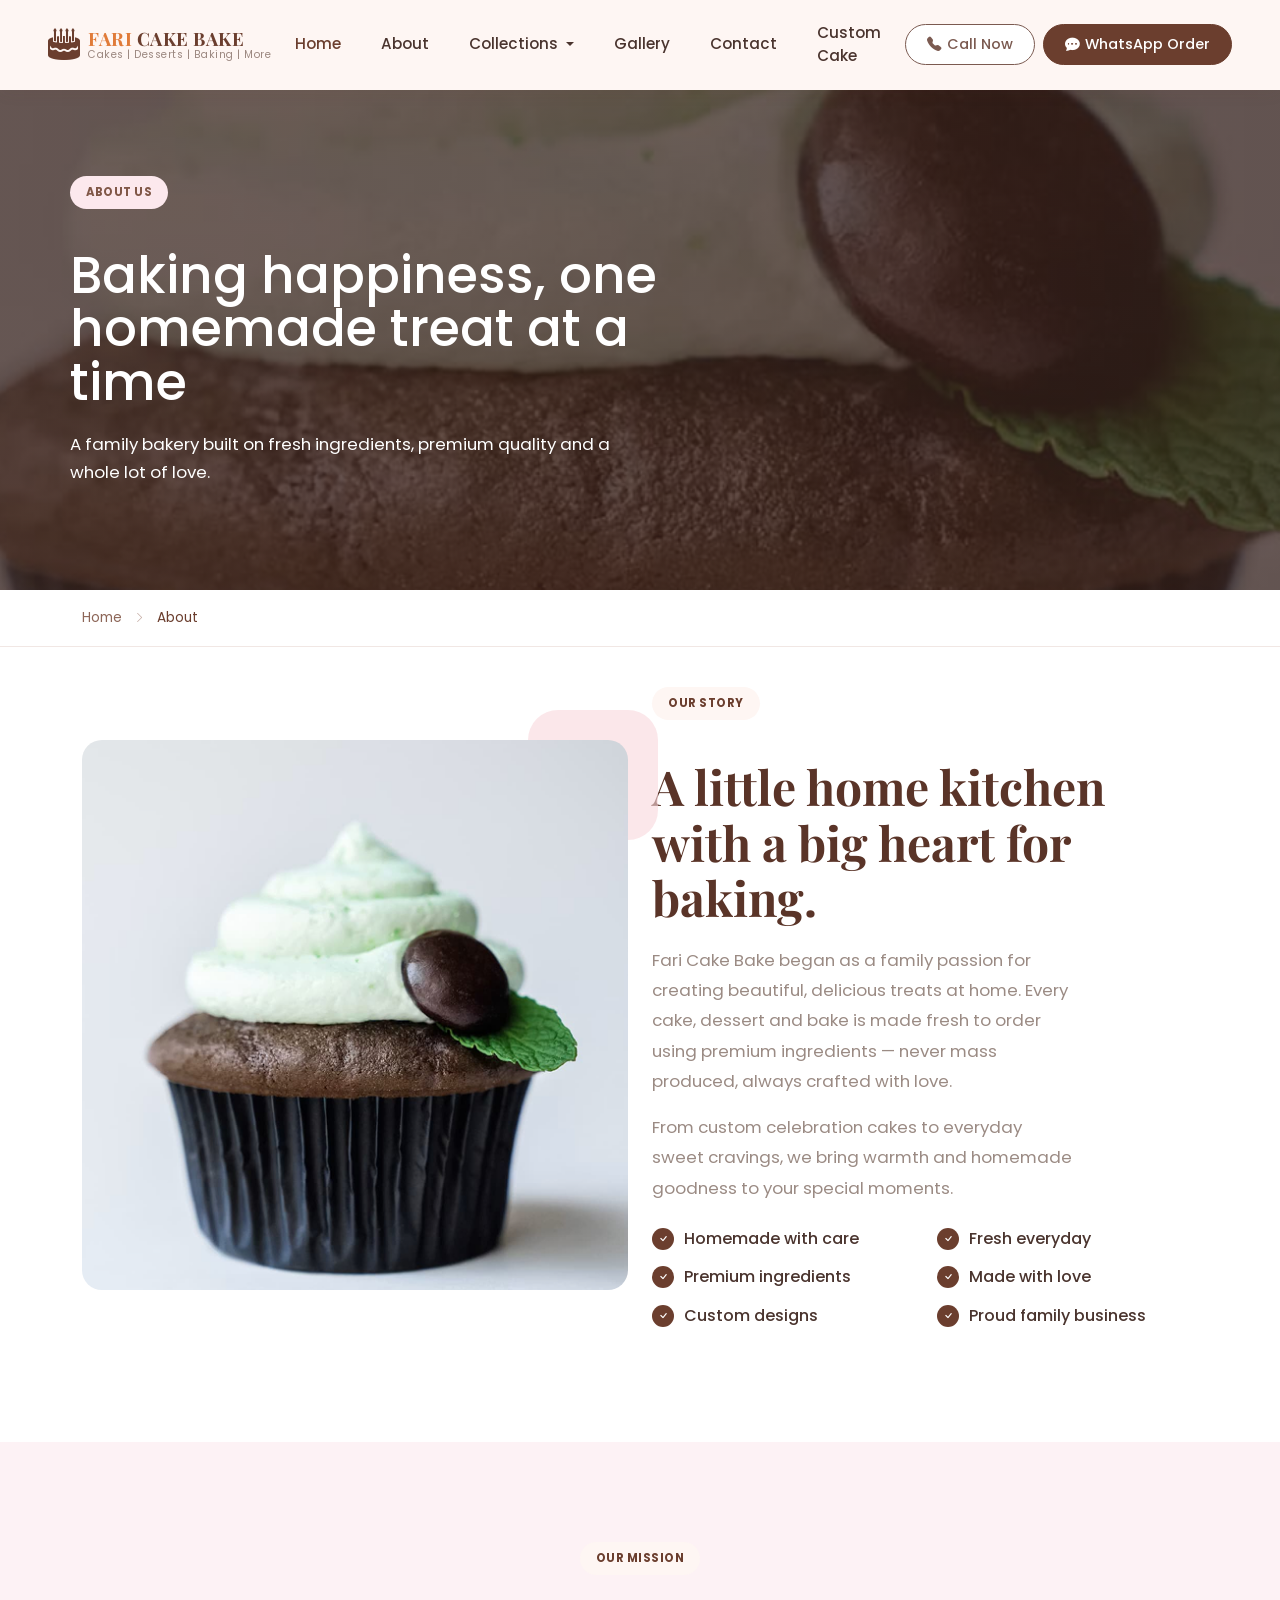
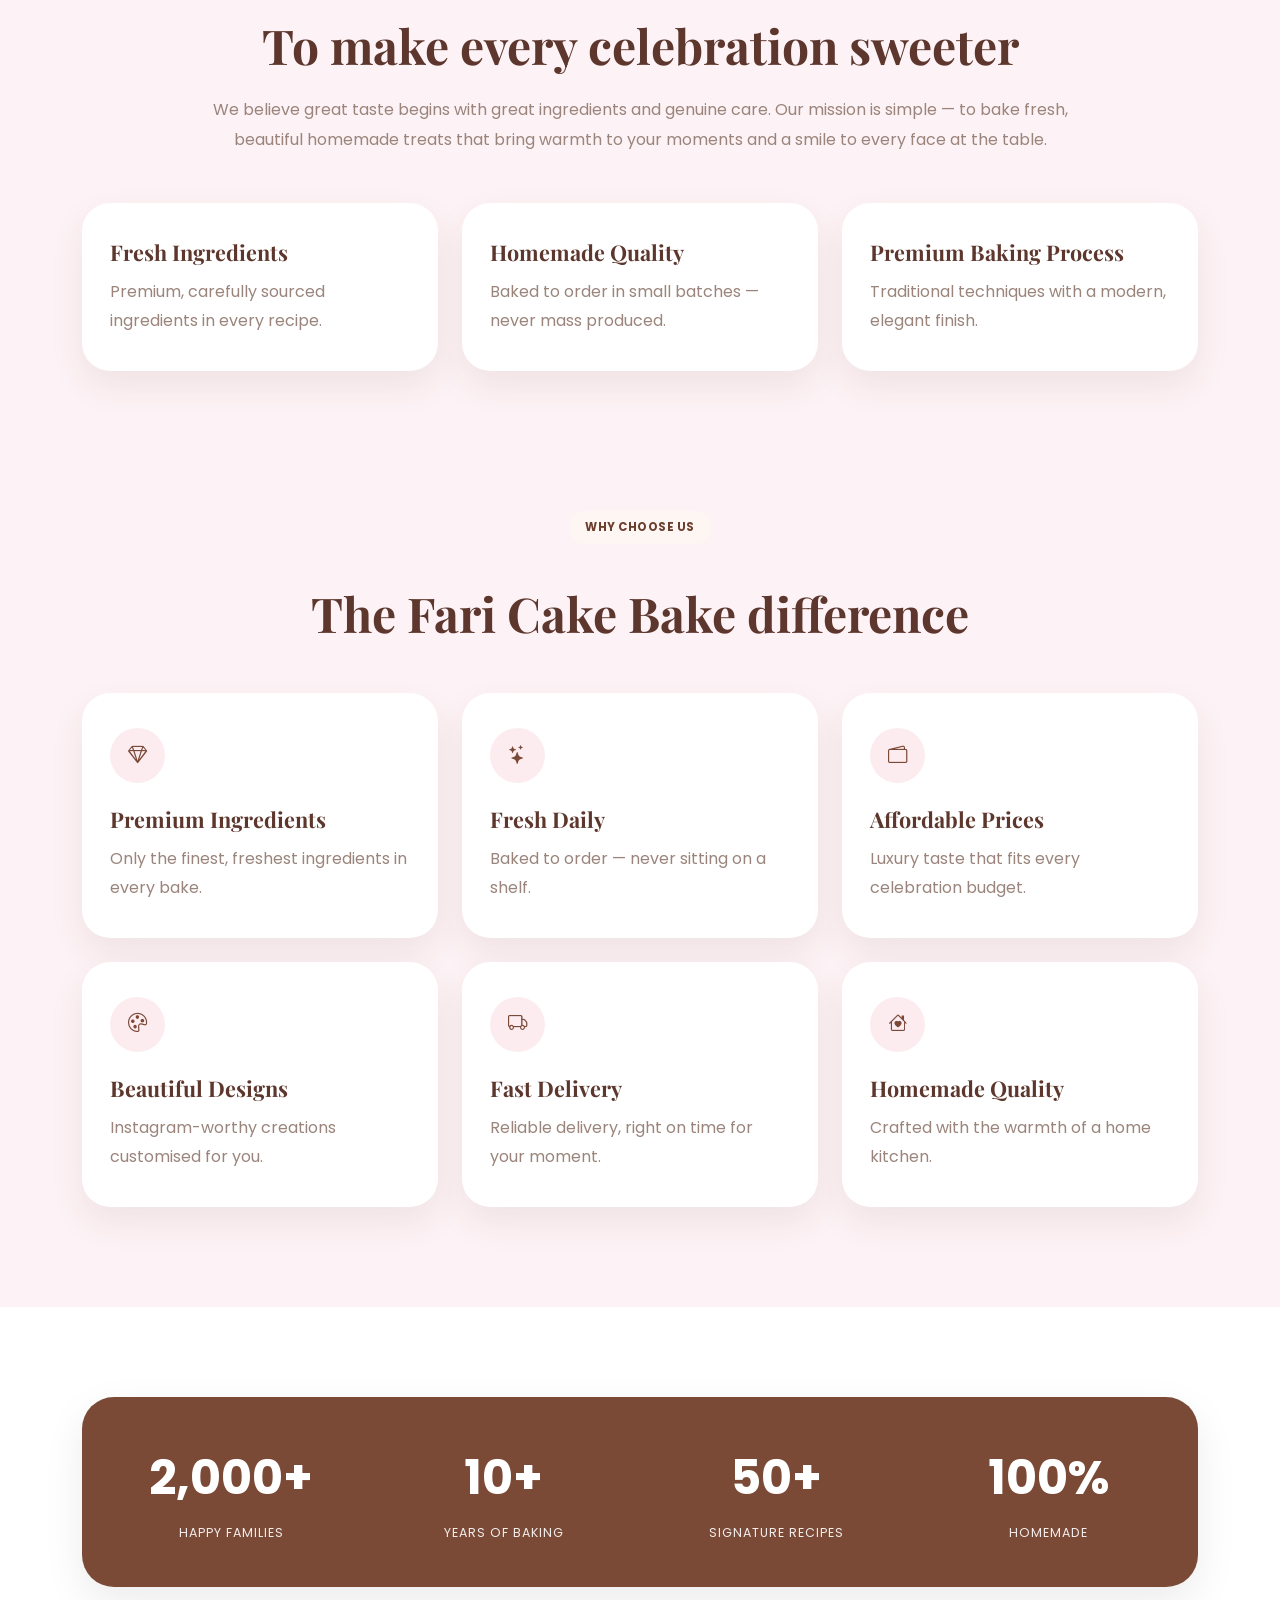
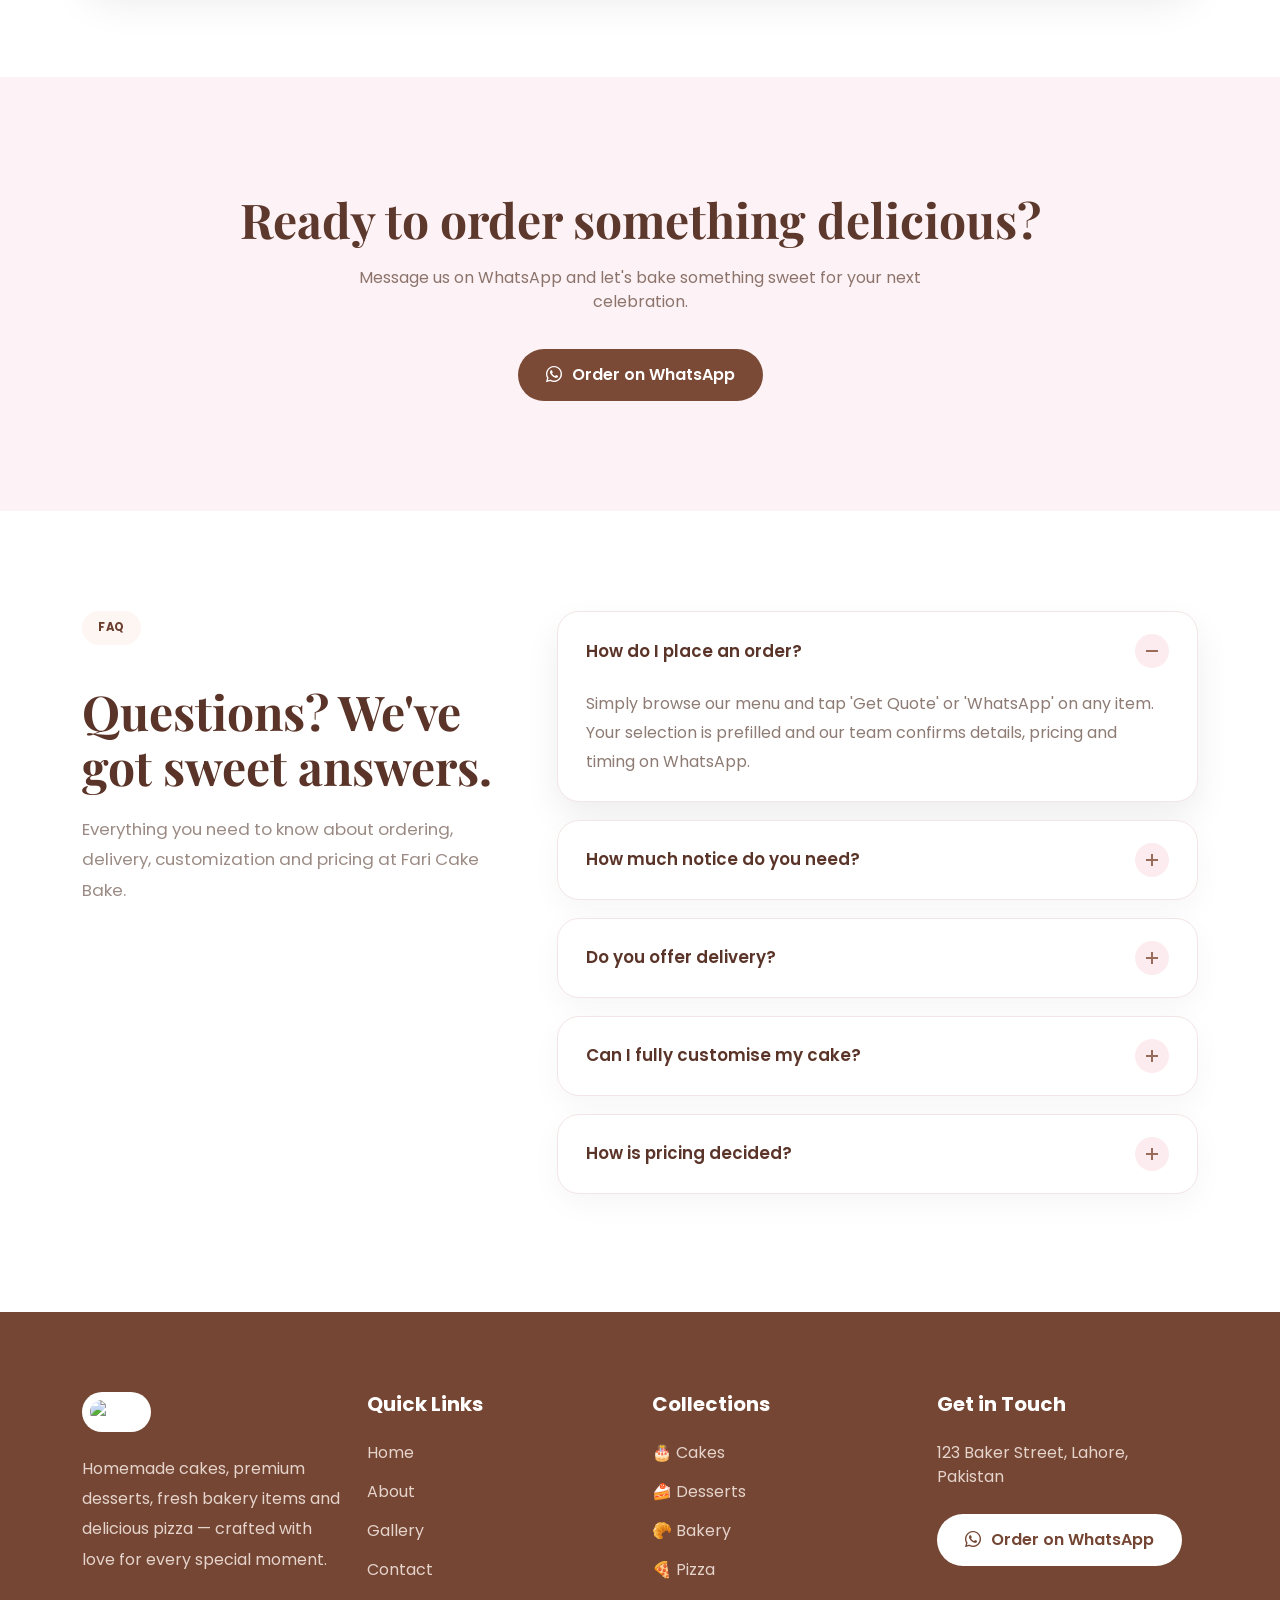
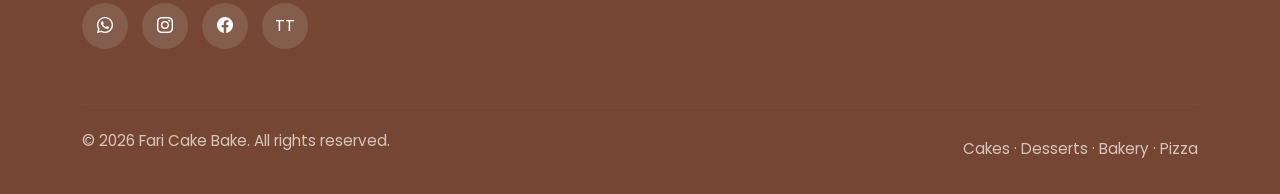
==== about.html @ 5356074d "update" ====
<!DOCTYPE html>
<html lang="en">

<head>
<meta charset="UTF-8">
<meta name="viewport" content="width=device-width, initial-scale=1.0">

<title>About Us | Fari Cake Bake</title>

<!-- Google Fonts -->
<link rel="preconnect" href="https://fonts.googleapis.com">
<link href="https://fonts.googleapis.com/css2?family=Poppins:wght@400;500;600;700&family=Playfair+Display:wght@700&display=swap" rel="stylesheet">

<!-- Bootstrap CSS -->
<link href="https://cdn.jsdelivr.net/npm/bootstrap@5.3.3/dist/css/bootstrap.min.css" rel="stylesheet">

<!-- Bootstrap Icons -->
<link rel="stylesheet" href="https://cdn.jsdelivr.net/npm/bootstrap-icons@1.11.3/font/bootstrap-icons.css">

<!-- About Page CSS -->
<link rel="stylesheet" href="css/about.css">
</head>

<body>

<!-- ===================== HEADER ===================== -->
<header class="site-header">
  <nav class="navbar navbar-expand-lg">
    <div class="container-fluid px-3 px-lg-5">
 
      <!-- Logo -->
      <a class="navbar-brand d-flex align-items-center" href="index.html">
        <span class="logo-icon"><i class="bi bi-cake2-fill"></i></span>
        <span class="logo-text ms-2">
          <span class="logo-line1"><span class="fari">FARI</span> <span class="cakebake">CAKE BAKE</span></span>
          <span class="logo-tagline">Cakes | Desserts | Baking | More</span>
        </span>
      </a>
 
      <!-- Mobile toggle -->
      <button class="navbar-toggler" type="button" data-bs-toggle="collapse" data-bs-target="#navMenu" aria-controls="navMenu" aria-expanded="false" aria-label="Toggle navigation">
        <span class="navbar-toggler-icon"></span>
      </button>
 
      <div class="collapse navbar-collapse" id="navMenu">
 
        <!-- Nav Links -->
        <ul class="navbar-nav mx-lg-auto gap-lg-4 align-items-lg-center">
          <li class="nav-item"><a class="nav-link active" href="index.html">Home</a></li>
          <li class="nav-item"><a class="nav-link" href="about.html">About</a></li>
          <li class="nav-item dropdown">
            <a class="nav-link dropdown-toggle" href="#" role="button" data-bs-toggle="dropdown" aria-expanded="false">
              Collections
            </a>
            <ul class="dropdown-menu">
              <li><a class="dropdown-item" href="cake.html"> Cakes</a></li>
              <li><a class="dropdown-item" href="bakery.html">bakery</a></li>
              <li><a class="dropdown-item" href="pizza.html">pizza</a></li>
              <li><a class="dropdown-item" href="desserts.html">Desserts</a></li>
            </ul>
          </li>
          <li class="nav-item"><a class="nav-link" href="gallery.html">Gallery</a></li>
          <li class="nav-item"><a class="nav-link" href="contact.html">Contact</a></li>
          <li class="nav-item"><a class="nav-link" href="custom-cake.html">Custom Cake</a></li>
        </ul>
 
        <!-- Buttons -->
        <div class="header-buttons d-flex gap-2 mt-3 mt-lg-0">
          <a href="tel:+920000000000" class="btn btn-call">
            <i class="bi bi-telephone-fill"></i> Call Now
          </a>
          <a href="https://wa.me/920000000000" target="_blank" class="btn btn-whatsapp">
            <i class="bi bi-chat-dots-fill"></i> WhatsApp Order
          </a>
        </div>
 
      </div>
    </div>
  </nav>
</header>
<!-- ===================== /HEADER ===================== -->
  



<main>

    <!-- ===================== ABOUT HERO ===================== -->

    <section class="about-hero">
        <div class="about-hero-content">

            <span class="section-badge">ABOUT US</span>

            <h1>
                Baking happiness, one<br>
                homemade treat at a<br>
                time
            </h1>

            <p>
                A family bakery built on fresh ingredients, premium quality
                and a whole lot of love.
            </p>

        </div>
    </section>

    <!-- ===================== /ABOUT HERO ===================== -->


    <!-- ===================== BREADCRUMB ===================== -->

    <div class="about-breadcrumb">
        <div class="container">

            <a href="index.html">Home</a>

            <i class="bi bi-chevron-right"></i>

            <span>About</span>

        </div>
    </div>

    <!-- ===================== /BREADCRUMB ===================== -->



<!-- ===================== OUR STORY ===================== -->
<section class="story-section">
  <div class="container">
    <div class="row align-items-center gy-5">
 
      <div class="col-lg-6">
        <div class="story-image-wrap">
          <img src="images/cupcake.png" alt="Homemade cupcake" class="story-image">
        </div>
      </div>
 
      <div class="col-lg-6">
        <span class="section-badge">OUR STORY</span>
        <h2 class="story-heading">A little home kitchen with a big heart for baking.</h2>
 
        <p class="story-text">
          Fari Cake Bake began as a family passion for creating beautiful, delicious
          treats at home. Every cake, dessert and bake is made fresh to order using
          premium ingredients &mdash; never mass produced, always crafted with love.
        </p>
        <p class="story-text">
          From custom celebration cakes to everyday sweet cravings, we bring warmth
          and homemade goodness to your special moments.
        </p>
 
        <div class="row story-checklist">
          <div class="col-sm-6">
            <p><span class="check-icon"><i class="bi bi-check"></i></span> Homemade with care</p>
            <p><span class="check-icon"><i class="bi bi-check"></i></span> Premium ingredients</p>
            <p><span class="check-icon"><i class="bi bi-check"></i></span> Custom designs</p>
          </div>
          <div class="col-sm-6">
            <p><span class="check-icon"><i class="bi bi-check"></i></span> Fresh everyday</p>
            <p><span class="check-icon"><i class="bi bi-check"></i></span> Made with love</p>
            <p><span class="check-icon"><i class="bi bi-check"></i></span> Proud family business</p>
          </div>
        </div>
      </div>
 
    </div>
  </div>
</section>
<!-- ===================== /OUR STORY ===================== -->






    <!-- ===================== OUR MISSION ===================== -->
<section class="mission-section">
    <div class="container">

        <div class="text-center mb-5">
            <span class="section-badge">OUR MISSION</span>

            <h2 class="about-heading">
                To make every celebration sweeter
            </h2>

            <p class="about-subtext">
                We believe great taste begins with great ingredients and genuine care.
                Our mission is simple — to bake fresh, beautiful homemade treats that
                bring warmth to your moments and a smile to every face at the table.
            </p>
        </div>

        <div class="row g-4">

            <div class="col-md-4">
                <div class="mission-card">
                    <h4>Fresh Ingredients</h4>
                    <p>Premium, carefully sourced ingredients in every recipe.</p>
                </div>
            </div>

            <div class="col-md-4">
                <div class="mission-card">
                    <h4>Homemade Quality</h4>
                    <p>Baked to order in small batches — never mass produced.</p>
                </div>
            </div>

            <div class="col-md-4">
                <div class="mission-card">
                    <h4>Premium Baking Process</h4>
                    <p>Traditional techniques with a modern, elegant finish.</p>
                </div>
            </div>

        </div>

    </div>
</section>
<!-- ===================== /OUR MISSION ===================== -->


<!-- ===================== WHY CHOOSE US ===================== -->

<section class="why-section">

<div class="container">

<div class="text-center mb-5">

<span class="section-badge">WHY CHOOSE US</span>

<h2 class="about-heading">
The Fari Cake Bake difference
</h2>

</div>

<div class="row g-4">

<div class="col-md-6 col-lg-4">
<div class="why-card">
<div class="why-icon"><i class="bi bi-gem"></i></div>
<h4>Premium Ingredients</h4>
<p>Only the finest, freshest ingredients in every bake.</p>
</div>
</div>

<div class="col-md-6 col-lg-4">
<div class="why-card">
<div class="why-icon"><i class="bi bi-stars"></i></div>
<h4>Fresh Daily</h4>
<p>Baked to order — never sitting on a shelf.</p>
</div>
</div>

<div class="col-md-6 col-lg-4">
<div class="why-card">
<div class="why-icon"><i class="bi bi-wallet2"></i></div>
<h4>Affordable Prices</h4>
<p>Luxury taste that fits every celebration budget.</p>
</div>
</div>

<div class="col-md-6 col-lg-4">
<div class="why-card">
<div class="why-icon"><i class="bi bi-palette"></i></div>
<h4>Beautiful Designs</h4>
<p>Instagram-worthy creations customised for you.</p>
</div>
</div>

<div class="col-md-6 col-lg-4">
<div class="why-card">
<div class="why-icon"><i class="bi bi-truck"></i></div>
<h4>Fast Delivery</h4>
<p>Reliable delivery, right on time for your moment.</p>
</div>
</div>

<div class="col-md-6 col-lg-4">
<div class="why-card">
<div class="why-icon"><i class="bi bi-house-heart"></i></div>
<h4>Homemade Quality</h4>
<p>Crafted with the warmth of a home kitchen.</p>
</div>
</div>

</div>

</div>

</section>

<!-- ===================== /WHY CHOOSE US ===================== -->



<!-- ===================== STATS COUNTER ===================== -->
<section class="stats-section">
  <div class="container">
    <div class="stats-box">
      <div class="row text-center g-4">
        <div class="col-6 col-lg-3">
          <h2>2,000+</h2>
          <p>Happy Families</p>
        </div>

        <div class="col-6 col-lg-3">
          <h2>10+</h2>
          <p>Years of Baking</p>
        </div>

        <div class="col-6 col-lg-3">
          <h2>50+</h2>
          <p>Signature Recipes</p>
        </div>

        <div class="col-6 col-lg-3">
          <h2>100%</h2>
          <p>Homemade</p>
        </div>
      </div>
    </div>
  </div>
</section>
<!-- ===================== /STATS COUNTER ===================== -->


<!-- ===================== READY CTA ===================== -->
<section class="ready-section">
  <div class="container text-center">
    <h2 class="ready-title">Ready to order something delicious?</h2>

    <p class="ready-text">
      Message us on WhatsApp and let's bake something sweet for your next celebration.
    </p>

    <a href="https://wa.me/920000000000" class="ready-btn">
      <i class="bi bi-whatsapp"></i>
      Order on WhatsApp
    </a>
  </div>
</section>
<!-- ===================== /READY CTA ===================== -->




<!-- ===================== FAQ ===================== -->
<section class="faq-section">
  <div class="container">
    <div class="row gy-4">
      <div class="col-lg-5">
        <span class="section-badge">FAQ</span>
        <h2 class="story-heading">Questions? We've got sweet answers.</h2>
        <p class="story-text">Everything you need to know about ordering, delivery, customization and pricing at Fari Cake Bake.</p>
      </div>
 
      <div class="col-lg-7">
        <details class="faq-item" open>
          <summary>How do I place an order? <span class="faq-icon-circle"><span class="faq-icon"></span></span></summary>
          <p>Simply browse our menu and tap 'Get Quote' or 'WhatsApp' on any item. Your selection is prefilled and our team confirms details, pricing and timing on WhatsApp.</p>
        </details>
        <details class="faq-item">
          <summary>How much notice do you need? <span class="faq-icon-circle"><span class="faq-icon"></span></span></summary>
          <p>For regular items 24-48 hours is enough. Custom or multi-tier cakes are best ordered 3-5 days ahead.</p>
        </details>
        <details class="faq-item">
          <summary>Do you offer delivery? <span class="faq-icon-circle"><span class="faq-icon"></span></span></summary>
          <p>Yes, we deliver across the city. Delivery is free on orders above Rs. 3,000.</p>
        </details>
        <details class="faq-item">
          <summary>Can I fully customise my cake? <span class="faq-icon-circle"><span class="faq-icon"></span></span></summary>
          <p>Absolutely — flavours, colours, size and design can all be tailored to your event.</p>
        </details>
        <details class="faq-item">
          <summary>How is pricing decided? <span class="faq-icon-circle"><span class="faq-icon"></span></span></summary>
          <p>Pricing depends on size, flavour and design complexity. Share your idea and we'll send an exact quote.</p>
        </details>
      </div>
    </div>
  </div>
</section>
<!-- ===================== /FAQ ===================== -->

   

</main>


 


<!-- ================= FOOTER ================= -->
<footer class="footer">
    <div class="container">
        <div class="row gy-5">

            <!-- Logo -->
            <div class="col-lg-3">
                <img src="images/logo.png" class="footer-logo" alt="Logo">

                <p class="footer-text">
                    Homemade cakes, premium desserts, fresh bakery items and delicious pizza —
                    crafted with love for every special moment.
                </p>

                <div class="social-links">
                    <a href="#"><i class="bi bi-whatsapp"></i></a>
                    <a href="#"><i class="bi bi-instagram"></i></a>
                    <a href="#"><i class="bi bi-facebook"></i></a>
                    <a href="#">TT</a>
                </div>
            </div>

            <!-- Links -->
            <div class="col-lg-3">
                <h5>Quick Links</h5>

                <ul class="footer-links">
                    <li><a href="home.html">Home</a></li>
                    <li><a href="about.html">About</a></li>
                    <li><a href="gallery.html">Gallery</a></li>
                    <li><a href="contact.html">Contact</a></li>
                </ul>
            </div>

            <!-- Collections -->
            <div class="col-lg-3">
                <h5>Collections</h5>

                <ul class="footer-links">
                    <li><a href="cake.html">🎂 Cakes</a></li>
                    <li><a href="dessert.html">🍰 Desserts</a></li>
                    <li><a href="bakery.html">🥐 Bakery</a></li>
                    <li><a href="pizza.html">🍕 Pizza</a></li>
                </ul>
            </div>

            <!-- Contact -->
            <div class="col-lg-3">
                <h5>Get in Touch</h5>

                <p class="footer-address">
                    123 Baker Street, Lahore, Pakistan
                </p>

                <a href="#" class="footer-btn">
                    <i class="bi bi-whatsapp"></i>
                    Order on WhatsApp
                </a>

            </div>

        </div>

        <hr>

        <div class="footer-bottom">
            <p>© 2026 Fari Cake Bake. All rights reserved.</p>

            <span>Cakes · Desserts · Bakery · Pizza</span>
        </div>

    </div>
</footer>
<!-- ===================== /FOOTER ===================== -->


<!-- Bootstrap JS -->
<script src="https://cdn.jsdelivr.net/npm/bootstrap@5.3.3/dist/js/bootstrap.bundle.min.js"></script>

<script src="js/main.js"></script>

</body>
</html>
---- css/about.css ----
/* =========================================================
   FARI CAKE BAKE — Global + Header Styles
   ========================================================= */

:root{
  --header-bg:       #FEF6F3;
  --btn-inactive:    #7B5A50;   /* Call Now button */
  --btn-active:      #6B3E2E;   /* WhatsApp Order / main brand color */
  --text-dark:       #4A342E;
  --text-muted:      #9C8880;
  --white:           #FFFFFF;

  --font-heading: 'Playfair Display', serif;
  --font-body:    'Poppins', sans-serif;
}

*{
  box-sizing: border-box;
}

body{
  font-family: var(--font-body);
  color: var(--text-dark);
  margin: 0;
}

/* ============ HEADER ============ */
.site-header{
  background-color: var(--header-bg);
  box-shadow: 0 4px 15px rgba(107, 62, 46, 0.06);
  position: sticky;
  top: 0;
  z-index: 999;
}

.site-header .navbar{
  padding-top: 14px;
  padding-bottom: 14px;
}

/* ---- Logo ---- */
.navbar-brand{
  text-decoration: none;
  line-height: 1.1;
}

.logo-icon{
  font-size: 2rem;
  color: var(--btn-active);
}

.logo-text{
  display: flex;
  flex-direction: column;
}

.logo-line1{
  font-family: var(--font-heading);
  font-weight: 700;
  font-size: 1.15rem;
  letter-spacing: .5px;
}

.logo-line1 .fari{
  color: #E07B39;
}

.logo-line1 .cakebake{
  color: var(--btn-active);
}

.logo-tagline{
  font-size: .65rem;
  color: var(--text-muted);
  letter-spacing: .5px;
}

/* ---- Nav Links ---- */
.navbar-nav .nav-link{
  color: var(--text-dark);
  font-weight: 500;
  font-size: .95rem;
  padding: .5rem .85rem;
  transition: color .2s ease;
}

.navbar-nav .nav-link:hover,
.navbar-nav .nav-link.active,
.navbar-nav .nav-link:focus{
  color: var(--btn-active);
}

.dropdown-menu{
  border: none;
  border-radius: 10px;
  box-shadow: 0 8px 24px rgba(107, 62, 46, 0.15);
  padding: .5rem;
}

.dropdown-item{
  border-radius: 6px;
  font-size: .9rem;
  padding: .5rem .75rem;
  color: var(--text-dark);
}

.dropdown-item:hover,
.dropdown-item:focus{
  background-color: var(--header-bg);
  color: var(--btn-active);
}

/* ---- Buttons ---- */
.header-buttons .btn{
  border-radius: 50px;
  font-size: .9rem;
  font-weight: 500;
  padding: .55rem 1.3rem;
  display: inline-flex;
  align-items: center;
  gap: .4rem;
  white-space: nowrap;
  transition: all .2s ease;
}

/* Call Now — non-active state */
.btn-call{
  background-color: var(--white);
  color: var(--btn-inactive);
  border: 1px solid var(--btn-inactive);
}

.btn-call:hover{
  background-color: var(--btn-inactive);
  color: var(--white);
}

/* WhatsApp Order — active / main color */
.btn-whatsapp{
  background-color: var(--btn-active);
  color: var(--white);
  border: 1px solid var(--btn-active);
}

.btn-whatsapp:hover{
  background-color: #582F22;
  color: var(--white);
}

/* ---- Mobile toggler ---- */
.navbar-toggler{
  border: none;
  box-shadow: none !important;
}

@media (max-width: 991.98px){
  .collapse.navbar-collapse{
    background-color: var(--header-bg);
    padding: 1rem 0;
  }

  .navbar-nav{
    text-align: center;
    gap: .25rem;
  }

  .header-buttons{
    justify-content: center;
  }
}






/*========================
      ABOUT HERO
========================*/

.about-hero{
    min-height:500px;
    background:
        linear-gradient(rgba(55,35,30,.48),rgba(55,35,30,.48)),
        url("../images/about-hero.png") center/cover;
    display:flex;
    align-items:center;
}

.about-hero-content{
    width:min(100% - 140px,1200px);
    margin:auto;
    color:#fff;
}

.about-hero h1{
    font-size:clamp(2.5rem,4vw,4.2rem);
    line-height:1.05;
    margin:20px 0;
}

.about-hero p{
    max-width:560px;
    line-height:1.7;
    font-size:1.05rem;
}

.about-hero .section-badge{
    background:#fce8ed;
    color:#805747;
}

/*========================
       BREADCRUMB
========================*/

.about-breadcrumb{
    padding:18px 0;
    border-bottom:1px solid #f1e7e4;
    background:#fff;
}

.about-breadcrumb .container{
    display:flex;
    align-items:center;
    gap:12px;
    font-size:.85rem;
}

.about-breadcrumb a{
    color:#8d6658;
    text-decoration:none;
}

.about-breadcrumb i{
    color:#c3aaa1;
    font-size:.7rem;
}

.about-breadcrumb span{
    color:#6b3e2e;
}

/*========================
       RESPONSIVE
========================*/

@media(max-width:767px){

    .about-hero{
        min-height:420px;
    }

    .about-hero-content{
        width:calc(100% - 40px);
    }

    .about-hero h1{
        font-size:2.4rem;
    }

    .about-hero p{
        font-size:.95rem;
    }


}



/* ============ OUR STORY ============ */
.story-section{
  padding: 40px 0 100px;
}

.story-image-wrap{
  position: relative;
}

.story-image-wrap::before{
  content: "";
  position: absolute;
  top: -30px;
  right: -30px;
  width: 130px;
  height: 130px;
  background-color: #F9D8DC;
  opacity: .6;
  border-radius: 30px;
  z-index: 0;
}

.story-image{
  position: relative;
  z-index: 1;
  width: 100%;
  height: 550px;
  object-fit: cover;
  border-radius: 20px;
}

.section-badge{
  display: inline-block;
  background-color: var(--header-bg);
  color: var(--btn-active);
  font-size: .72rem;
  font-weight: 700;
  letter-spacing: .5px;
  padding: .5rem 1rem;
  border-radius: 50px;
  margin-bottom: 1.2rem;
}

.story-heading{
  font-family: var(--font-heading);
  font-weight: 700;
  font-size: 2.4rem;
  line-height: 1.25;
  color: var(--heading-color);
  margin-bottom: 1.3rem;
}

.story-text{
  color: var(--body-text);
  font-size: 1rem;
  line-height: 1.7;
  margin-bottom: 1rem;
}

.story-checklist{
  margin-top: 1.5rem;
}

.story-checklist p{
  display: flex;
  align-items: center;
  gap: .6rem;
  font-weight: 500;
  color: var(--heading-color);
  margin-bottom: .9rem;
}

.check-icon{
  width: 22px;
  height: 22px;
  flex-shrink: 0;
  display: flex;
  align-items: center;
  justify-content: center;
  background-color: var(--btn-active);
  color: var(--white);
  border-radius: 50%;
  font-size: .8rem;
}

@media (max-width: 767.98px){
  .features-box{
    justify-content: center;
    padding: 25px;
  }

  .story-heading{
    font-size: 1.9rem;
  }

  .story-image{
    height: 380px;
  }
}




/*==========================
MISSION
==========================*/

.mission-section,
.why-section{
    padding:100px 0;
    background:#fdf2f5;
}

.about-heading{
    font:700 3rem "Playfair Display",serif;
    color:#5d372d;
    margin:18px 0;
}

.about-subtext{
    max-width:900px;
    margin:auto;
    color:#9a847b;
    line-height:1.9;
}

.mission-card,
.why-card{
    background:#fff;
    border-radius:28px;
    padding:35px 28px;
    height:100%;
    box-shadow:0 15px 35px rgba(91,56,42,.08);
}

.mission-card h4,
.why-card h4{
    font:700 1.35rem "Playfair Display",serif;
    color:#5d372d;
    margin-bottom:12px;
}

.mission-card p,
.why-card p{
    color:#9a847b;
    margin:0;
    line-height:1.8;
}

/*==========================
WHY
==========================*/

.why-section{
    padding-top:40px;
}

.why-icon{
    width:55px;
    height:55px;
    border-radius:50%;
    background:#fdecef;
    color:#7a4a39;
    display:flex;
    align-items:center;
    justify-content:center;
    font-size:1.2rem;
    margin-bottom:22px;
}

/*==========================
RESPONSIVE
==========================*/

@media(max-width:991px){

.mission-section,
.why-section{
padding:80px 0;
}

.about-heading{
font-size:2.3rem;
}

}

@media(max-width:767px){

.about-heading{
font-size:2rem;
}

.about-subtext{
font-size:.95rem;
}

.mission-card,
.why-card{
padding:28px 22px;
border-radius:22px;
}

}



/* ================= STATS ================= */

.stats-section{
    padding:90px 0;
    background:#fff;
}

.stats-box{
    background:#7b4a37;
    border-radius:32px;
    padding:45px 25px;
    color:#fff;
    box-shadow:0 15px 40px rgba(0,0,0,.08);
}

.stats-box h2{
    font:700 3rem 'Poppins',sans-serif;
    margin:0;
}

.stats-box p{
    margin:10px 0 0;
    text-transform:uppercase;
    font-size:.78rem;
    letter-spacing:1px;
    opacity:.9;
}


/* ================= READY CTA ================= */

.ready-section{
    padding:110px 0;
    background:#fdf2f5;
}

.ready-title{
    font:700 3rem 'Playfair Display',serif;
    color:#5d382c;
    margin-bottom:15px;
}

.ready-text{
    max-width:650px;
    margin:0 auto 35px;
    color:#8c746c;
}

.ready-btn{
    display:inline-flex;
    align-items:center;
    gap:10px;
    background:#7b4a37;
    color:#fff;
    padding:14px 28px;
    border-radius:50px;
    text-decoration:none;
    font-weight:600;
    transition:.3s;
}

.ready-btn:hover{
    background:#5d382c;
    color:#fff;
}


/* ================ Responsive ================ */

@media(max-width:768px){

    .stats-section,
    .ready-section{
        padding:70px 0;
    }

    .stats-box{
        padding:35px 20px;
    }

    .stats-box h2{
        font-size:2.2rem;
    }

    .stats-box p{
        font-size:.72rem;
    }

    .ready-title{
        font-size:2.2rem;
    }

    .ready-text{
        font-size:.95rem;
    }
}



/*==========================
  FAQ
==========================*/

.faq-section{
    padding:100px 0;
    background:#fff;
}

.story-heading{
    font-size:3rem;
    font-weight:700;
    line-height:1.15;
    color:#5a3428;
    margin:20px 0;
}

.story-text{
    font-size:1.05rem;
    line-height:1.8;
    color:#9b8b84;
    max-width:420px;
}

.faq-item{
    background:#fff;
    border:1px solid #f3e5e5;
    border-radius:22px;
    margin-bottom:18px;
    overflow:hidden;
    box-shadow:0 10px 30px rgba(0,0,0,.04);
    transition:.3s;
}

.faq-item[open]{
    box-shadow:0 15px 35px rgba(0,0,0,.07);
}

.faq-item summary{
    list-style:none;
    cursor:pointer;
    padding:22px 28px;
    display:flex;
    justify-content:space-between;
    align-items:center;
    font-size:1.05rem;
    font-weight:600;
    color:#5a3428;
}

.faq-item summary::-webkit-details-marker{
    display:none;
}

.faq-item p{
    margin:0;
    padding:0 28px 24px;
    color:#8d7b74;
    line-height:1.8;
}

.faq-icon-circle{
    width:34px;
    height:34px;
    border-radius:50%;
    background:#fdecef;
    display:flex;
    align-items:center;
    justify-content:center;
    flex-shrink:0;
}

.faq-icon{
    position:relative;
    width:12px;
    height:12px;
}

.faq-icon::before,
.faq-icon::after{
    content:"";
    position:absolute;
    background:#9b6b5a;
    left:50%;
    top:50%;
    transform:translate(-50%,-50%);
    transition:.3s;
}

.faq-icon::before{
    width:12px;
    height:2px;
}

.faq-icon::after{
    width:2px;
    height:12px;
}

.faq-item[open] .faq-icon::after{
    transform:translate(-50%,-50%) rotate(90deg);
    opacity:0;
}

/*==========================
  Responsive
==========================*/

@media (max-width:991px){

    .faq-section{
        padding:80px 0;
    }

    .story-heading{
        font-size:2.3rem;
    }

    .story-text{
        max-width:100%;
        margin-bottom:25px;
    }

}

@media (max-width:767px){

    .faq-section{
        padding:70px 0;
    }

    .story-heading{
        font-size:1.9rem;
    }

    .faq-item summary{
        padding:18px 20px;
        font-size:1rem;
    }

    .faq-item p{
        padding:0 20px 20px;
        font-size:.95rem;
    }

    .faq-icon-circle{
        width:30px;
        height:30px;
    }

}




/*=========================
        FOOTER
=========================*/

.footer{
    background:#744633;
    color:#fff;
    padding:80px 0 25px;
}

.footer-logo{
    width:75px;
    height:75px;
    border-radius:20px;
    background:#fff;
    padding:8px;
    object-fit:cover;
    margin-bottom:22px;
}

.footer-text{
    color:#e5d3cc;
    line-height:1.9;
    margin-bottom:28px;
}

.footer h5{
    font-weight:700;
    margin-bottom:25px;
}

.footer-links{
    list-style:none;
    padding:0;
}

.footer-links li{
    margin-bottom:15px;
}

.footer-links a{
    color:#e5d3cc;
    text-decoration:none;
    transition:.3s;
}

.footer-links a:hover{
    color:#fff;
}

.footer-address{
    color:#e5d3cc;
    margin-bottom:25px;
}

.footer-btn{
    display:inline-flex;
    align-items:center;
    gap:10px;
    background:#fff;
    color:#744633;
    text-decoration:none;
    padding:14px 28px;
    border-radius:50px;
    font-weight:600;
    transition:.3s;
}

.footer-btn:hover{
    background:#f8dede;
}

.social-links{
    display:flex;
    gap:14px;
}

.social-links a{
    width:46px;
    height:46px;
    border-radius:50%;
    background:rgba(255,255,255,.12);
    display:flex;
    align-items:center;
    justify-content:center;
    color:#fff;
    text-decoration:none;
    transition:.3s;
}

.social-links a:hover{
    background:#fff;
    color:#744633;
}

.footer hr{
    border-color:rgba(255,255,255,.12);
    margin:55px 0 25px;
}

.footer-bottom{
    display:flex;
    justify-content:space-between;
    align-items:center;
    color:#d8c4bc;
    font-size:.95rem;
}

/*=========================
      Responsive
=========================*/

@media(max-width:991px){

.footer{
padding:60px 0 20px;
}

.footer-bottom{
flex-direction:column;
gap:12px;
text-align:center;
}

}

@media(max-width:767px){

.footer{
text-align:center;
}

.social-links{
justify-content:center;
margin-bottom:25px;
}

.footer-btn{
justify-content:center;
width:100%;
}

}
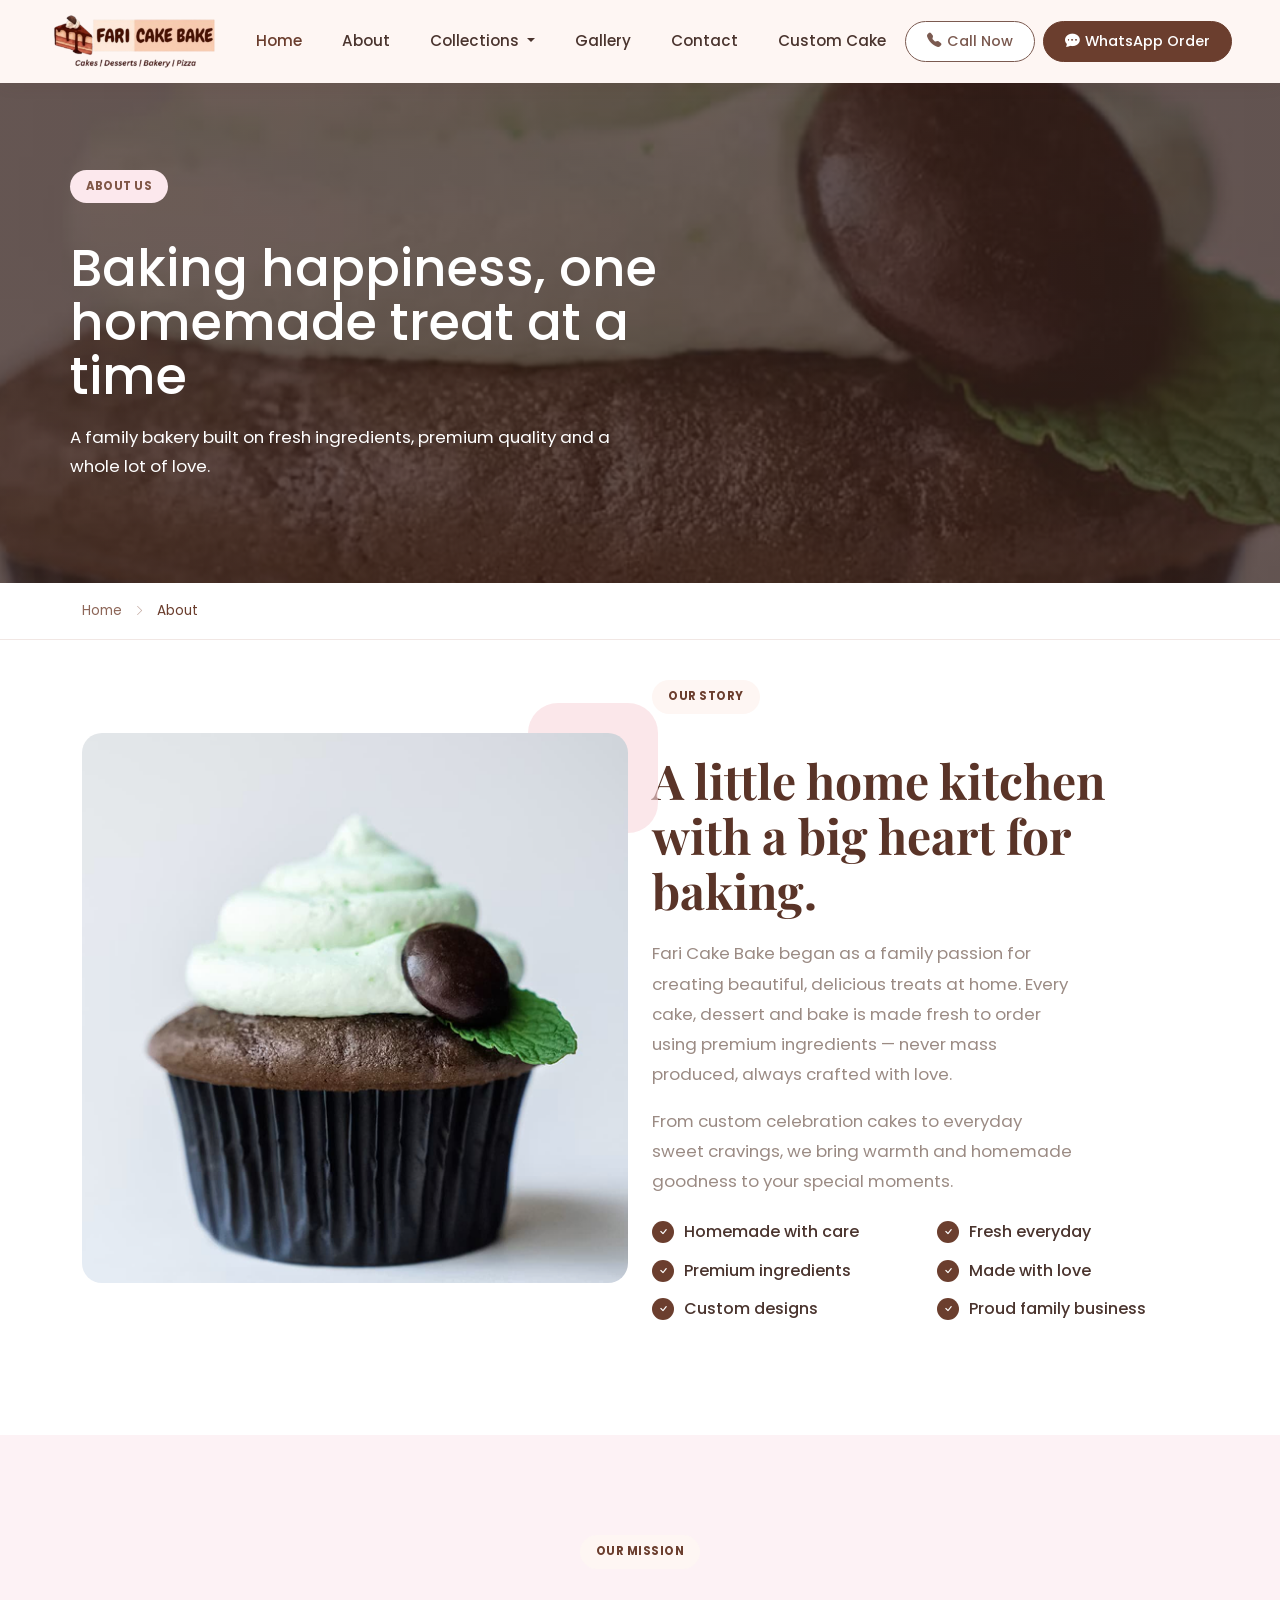
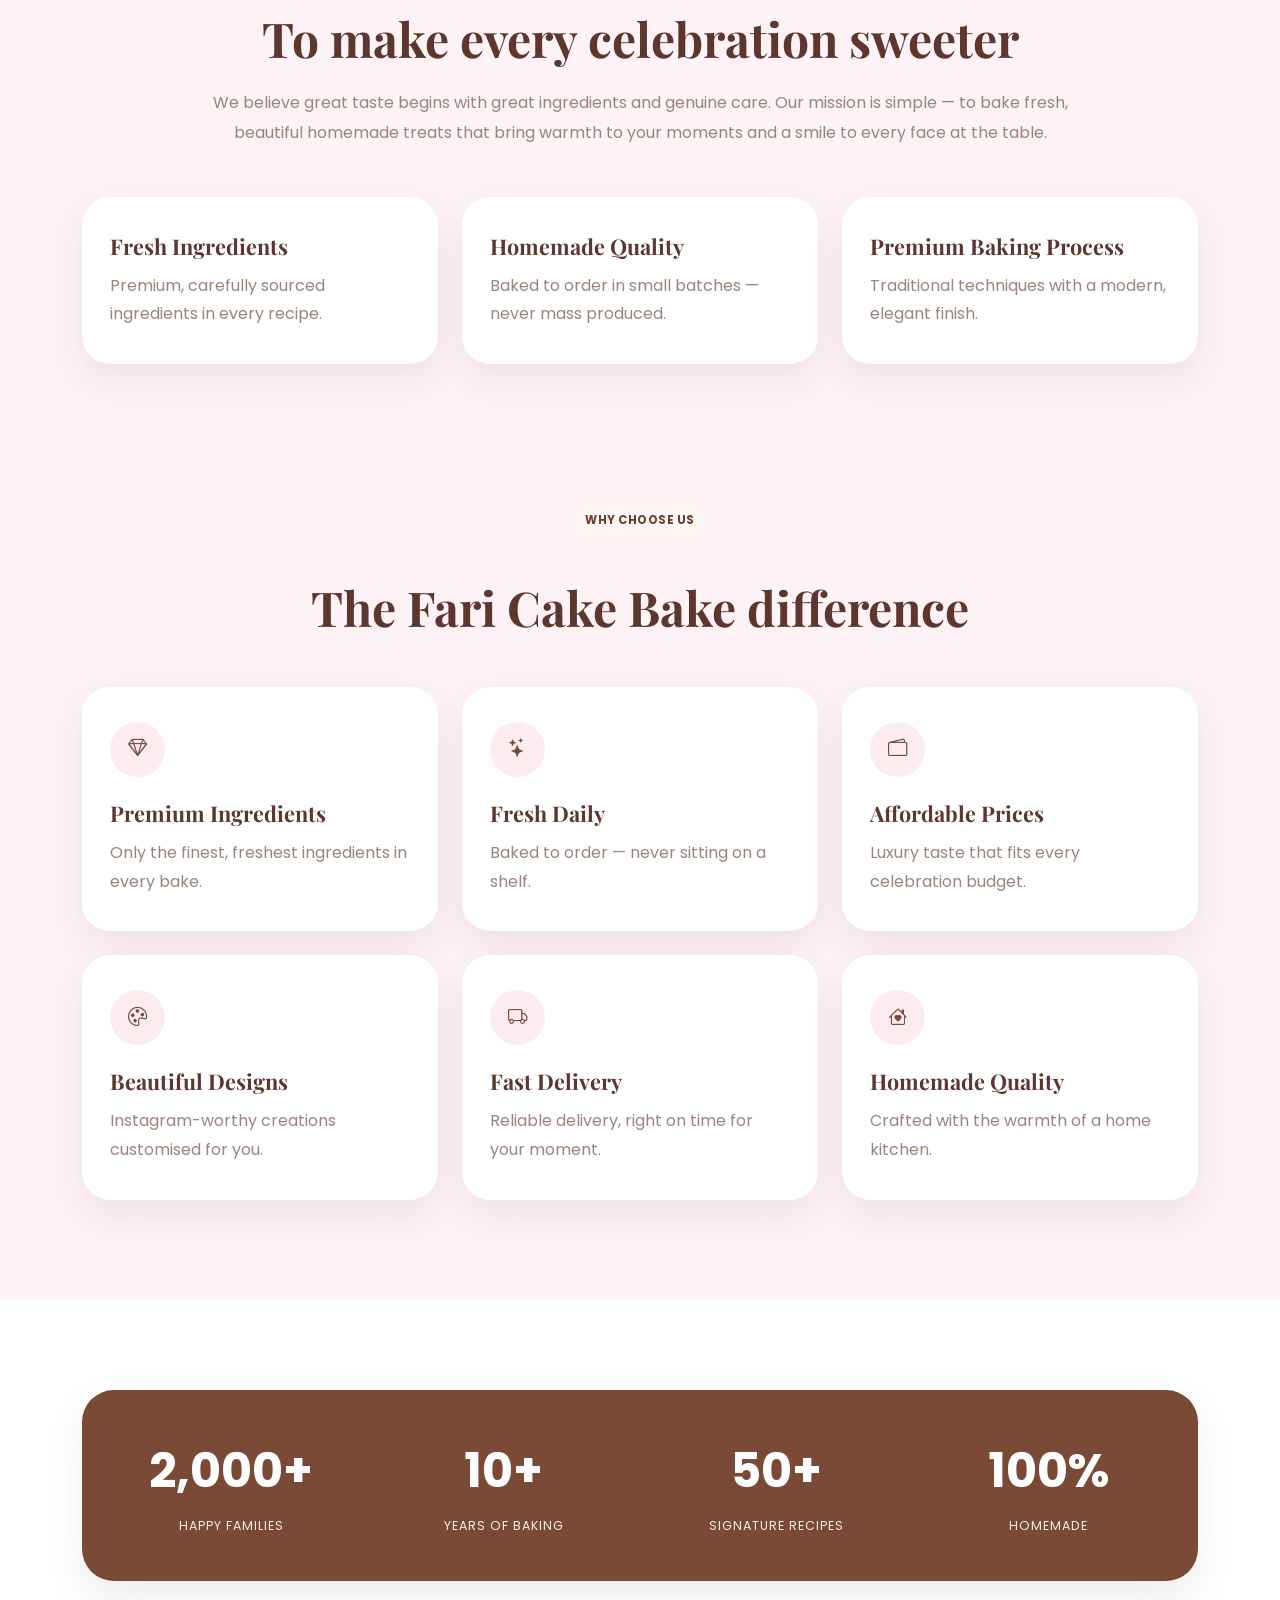
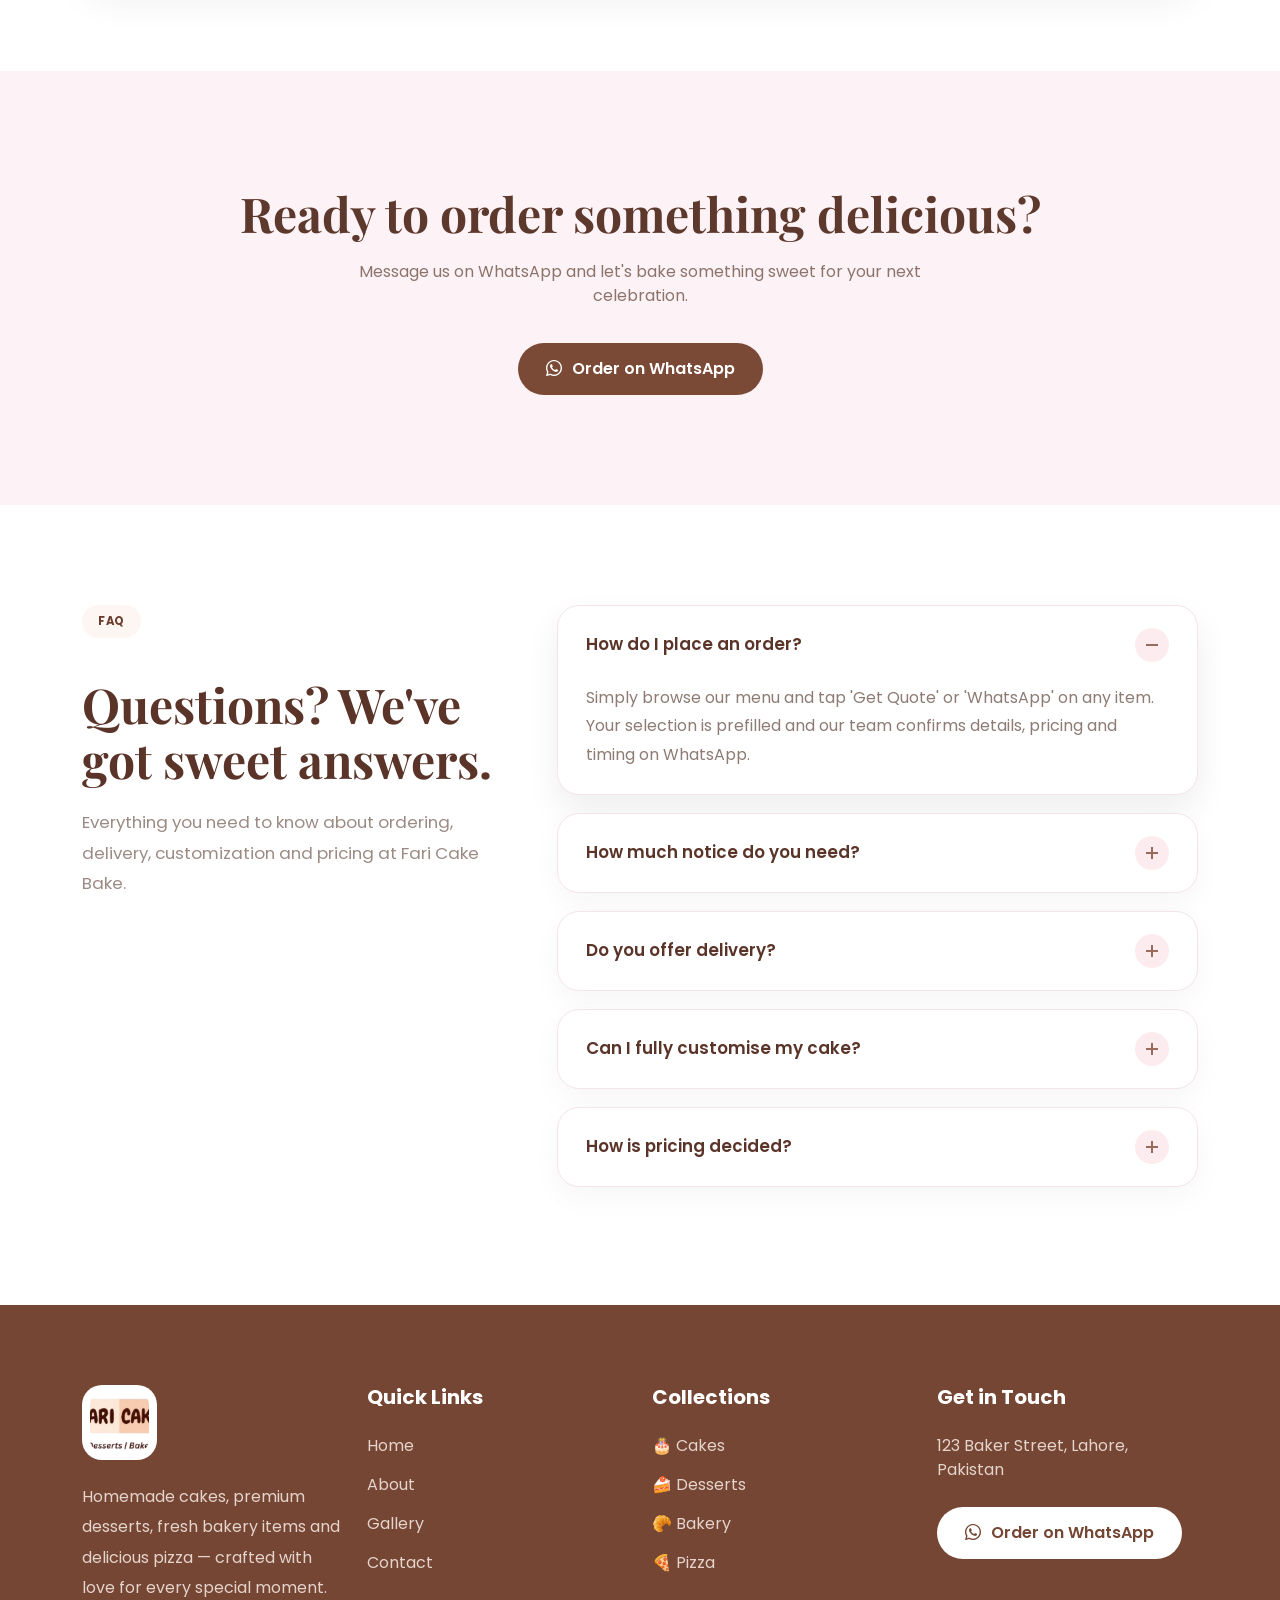
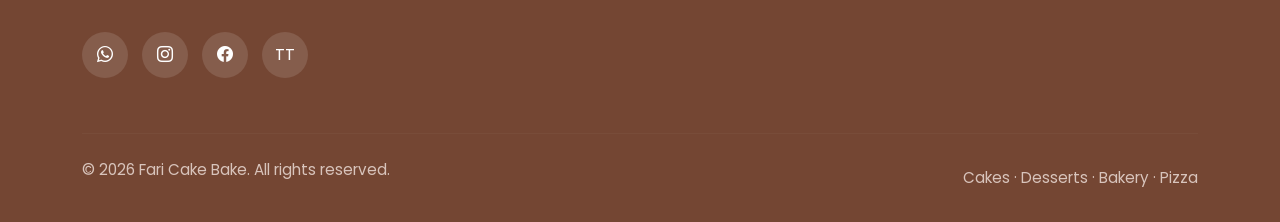
==== commit 400b0be7: "update logo code" ====
--- a/about.html
+++ b/about.html
@@ -29,14 +29,9 @@
     <div class="container-fluid px-3 px-lg-5">
  
       <!-- Logo -->
-      <a class="navbar-brand d-flex align-items-center" href="index.html">
-        <span class="logo-icon"><i class="bi bi-cake2-fill"></i></span>
-        <span class="logo-text ms-2">
-          <span class="logo-line1"><span class="fari">FARI</span> <span class="cakebake">CAKE BAKE</span></span>
-          <span class="logo-tagline">Cakes | Desserts | Baking | More</span>
-        </span>
-      </a>
- 
+<a class="navbar-brand" href="index.html">
+    <img src="images/logo.png" alt="Fari Cake Bake" class="site-logo">
+</a> 
       <!-- Mobile toggle -->
       <button class="navbar-toggler" type="button" data-bs-toggle="collapse" data-bs-target="#navMenu" aria-controls="navMenu" aria-expanded="false" aria-label="Toggle navigation">
         <span class="navbar-toggler-icon"></span>
--- a/css/about.css
+++ b/css/about.css
@@ -39,41 +39,34 @@
 }
 
 /* ---- Logo ---- */
+/* ---- Logo ---- */
+.site-logo{
+    height:55px;
+    width:auto;
+    object-fit:contain;
+    transition:.3s;
+}
+
+.site-logo:hover{
+    transform:scale(1.03);
+}
+
 .navbar-brand{
-  text-decoration: none;
-  line-height: 1.1;
-}
-
-.logo-icon{
-  font-size: 2rem;
-  color: var(--btn-active);
-}
-
-.logo-text{
-  display: flex;
-  flex-direction: column;
-}
-
-.logo-line1{
-  font-family: var(--font-heading);
-  font-weight: 700;
-  font-size: 1.15rem;
-  letter-spacing: .5px;
-}
-
-.logo-line1 .fari{
-  color: #E07B39;
-}
-
-.logo-line1 .cakebake{
-  color: var(--btn-active);
-}
-
-.logo-tagline{
-  font-size: .65rem;
-  color: var(--text-muted);
-  letter-spacing: .5px;
-}
+    padding:0;
+    display:flex;
+    align-items:center;
+}
+
+
+@media(max-width:768px){
+
+.site-logo{
+    height:55px;
+}
+
+}
+
+
 
 /* ---- Nav Links ---- */
 .navbar-nav .nav-link{
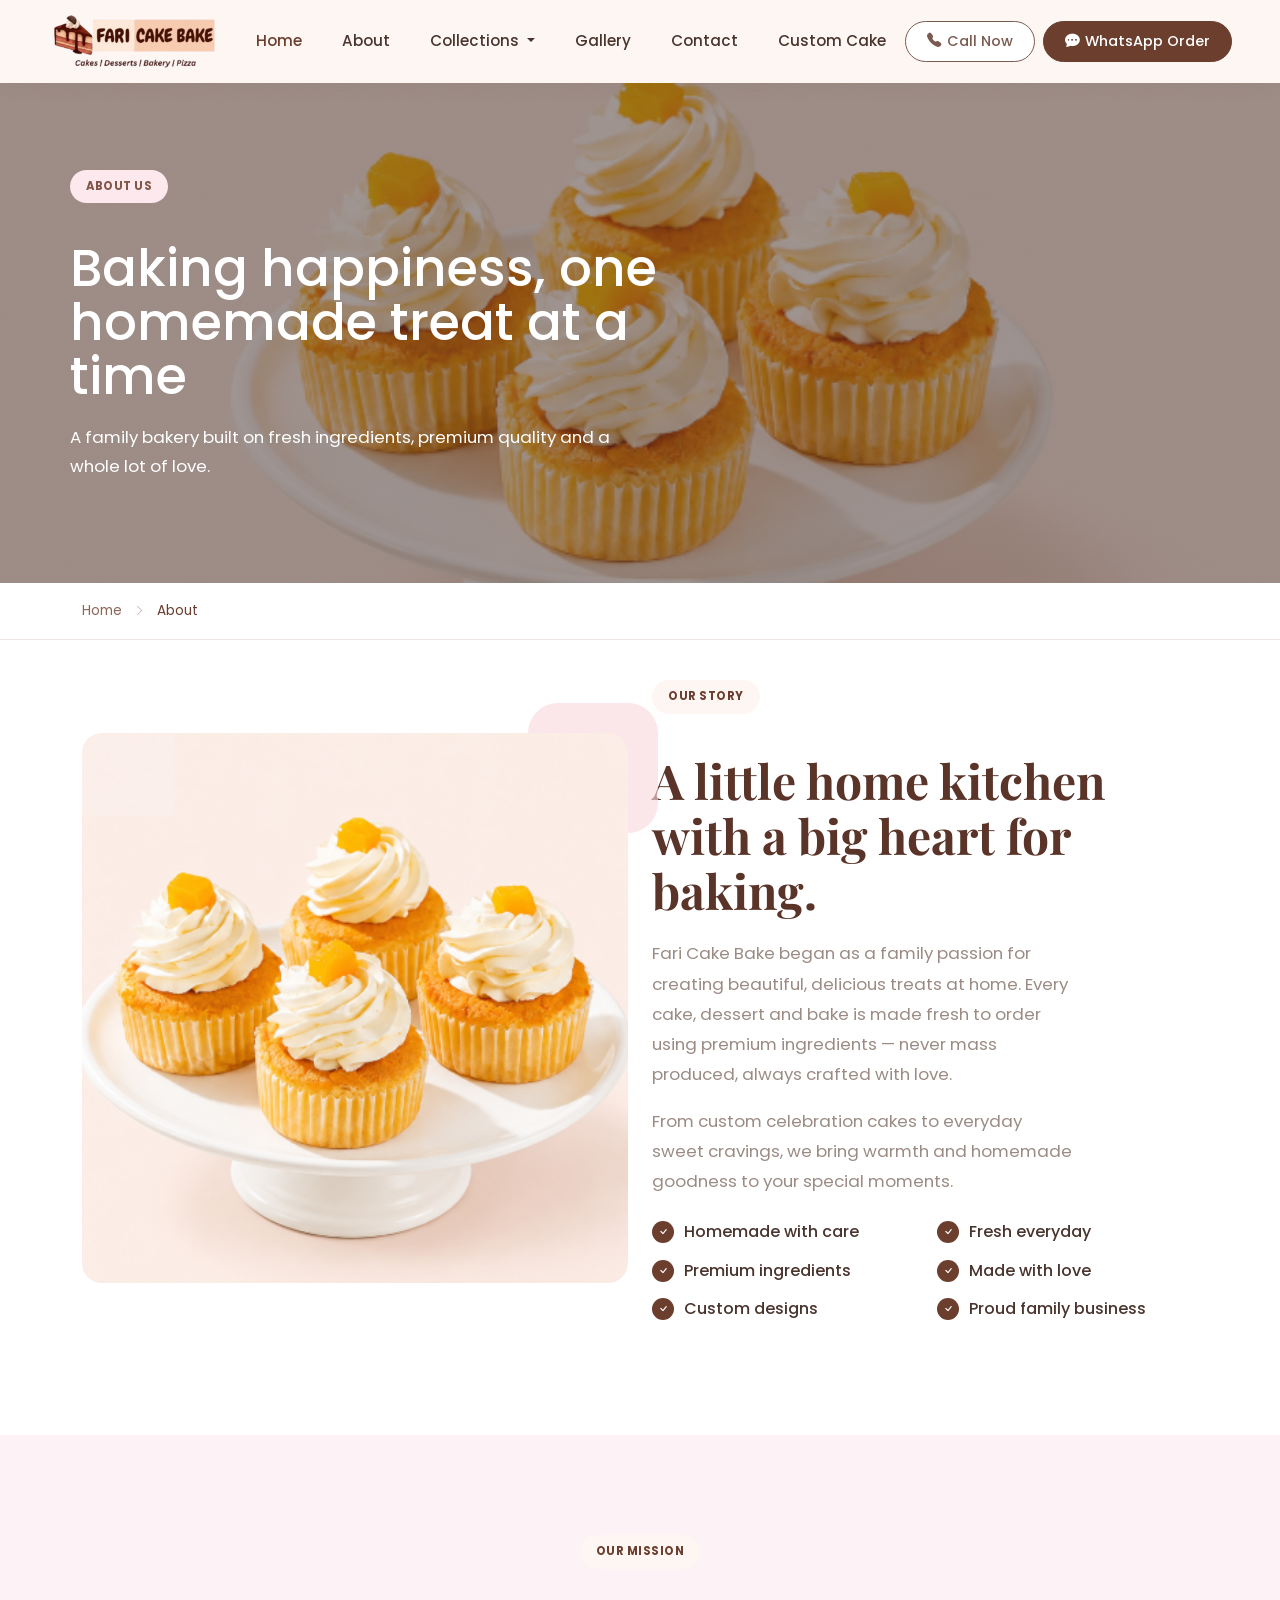
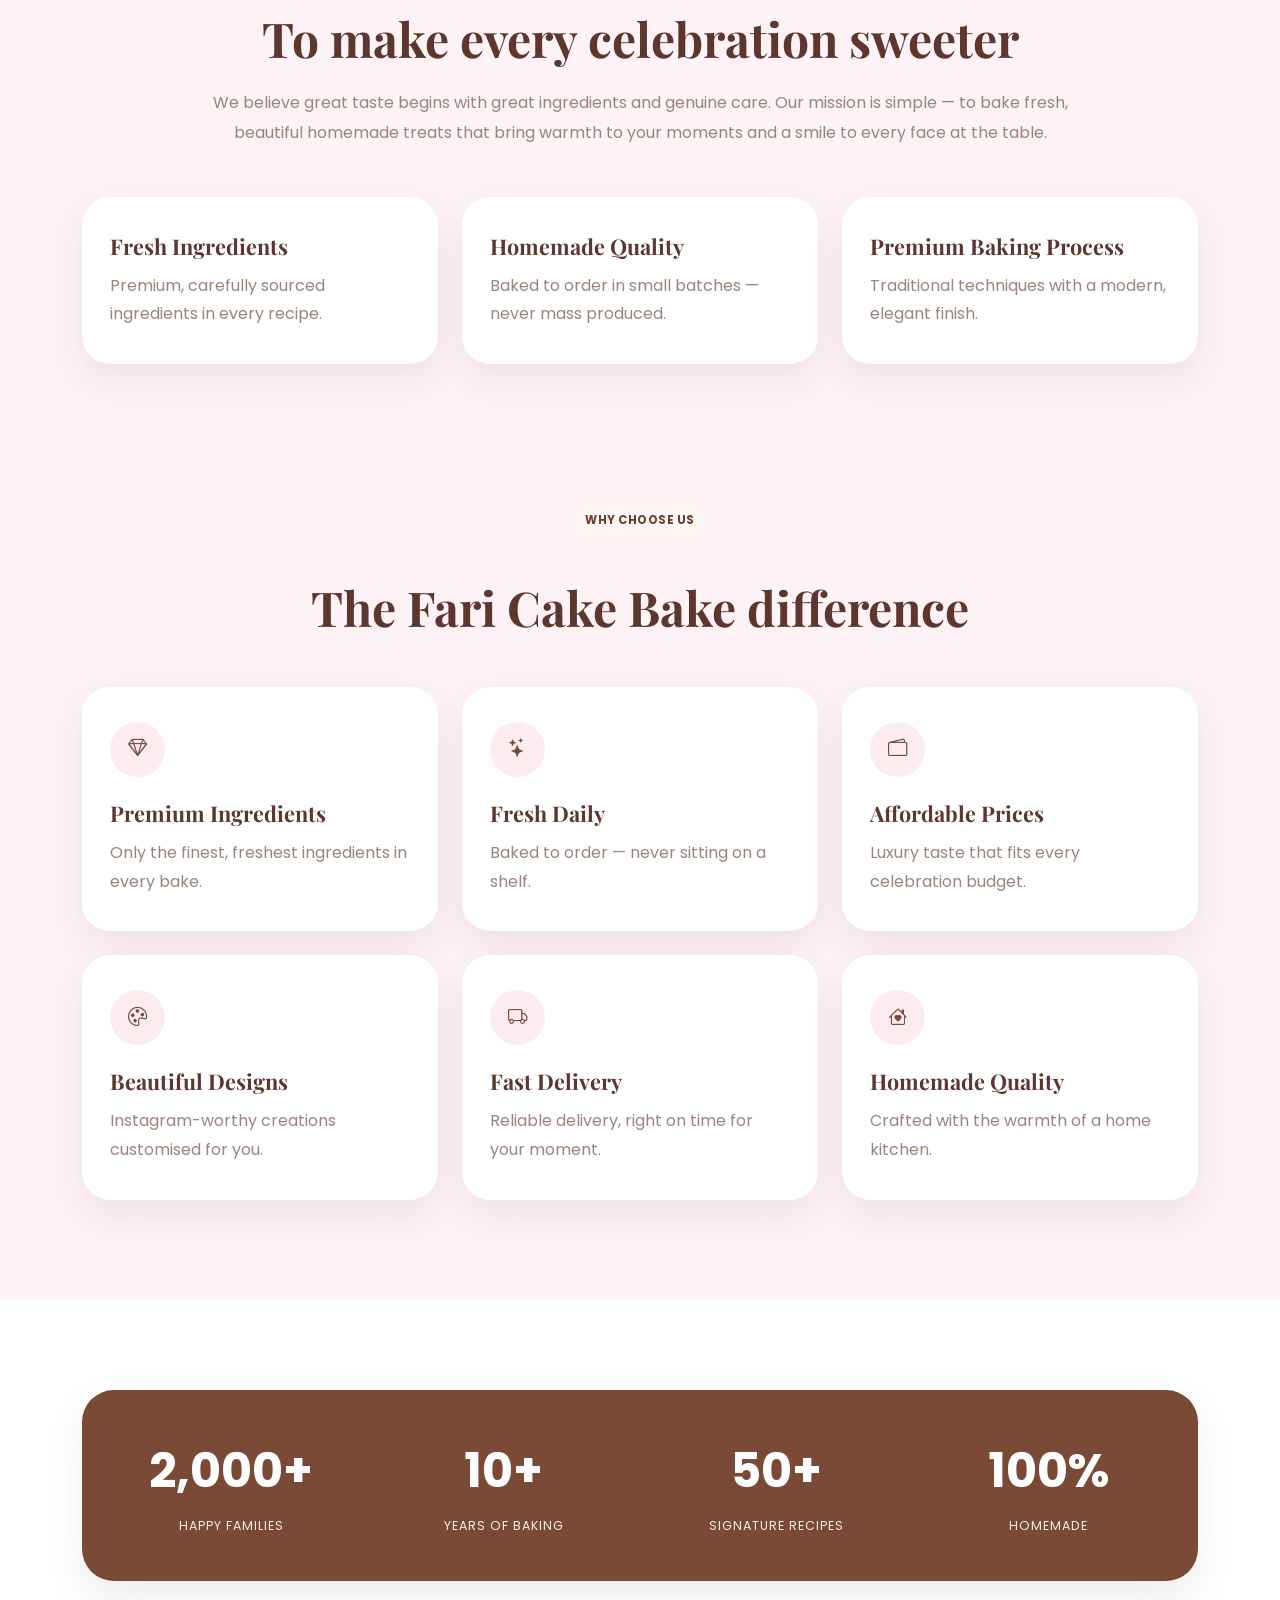
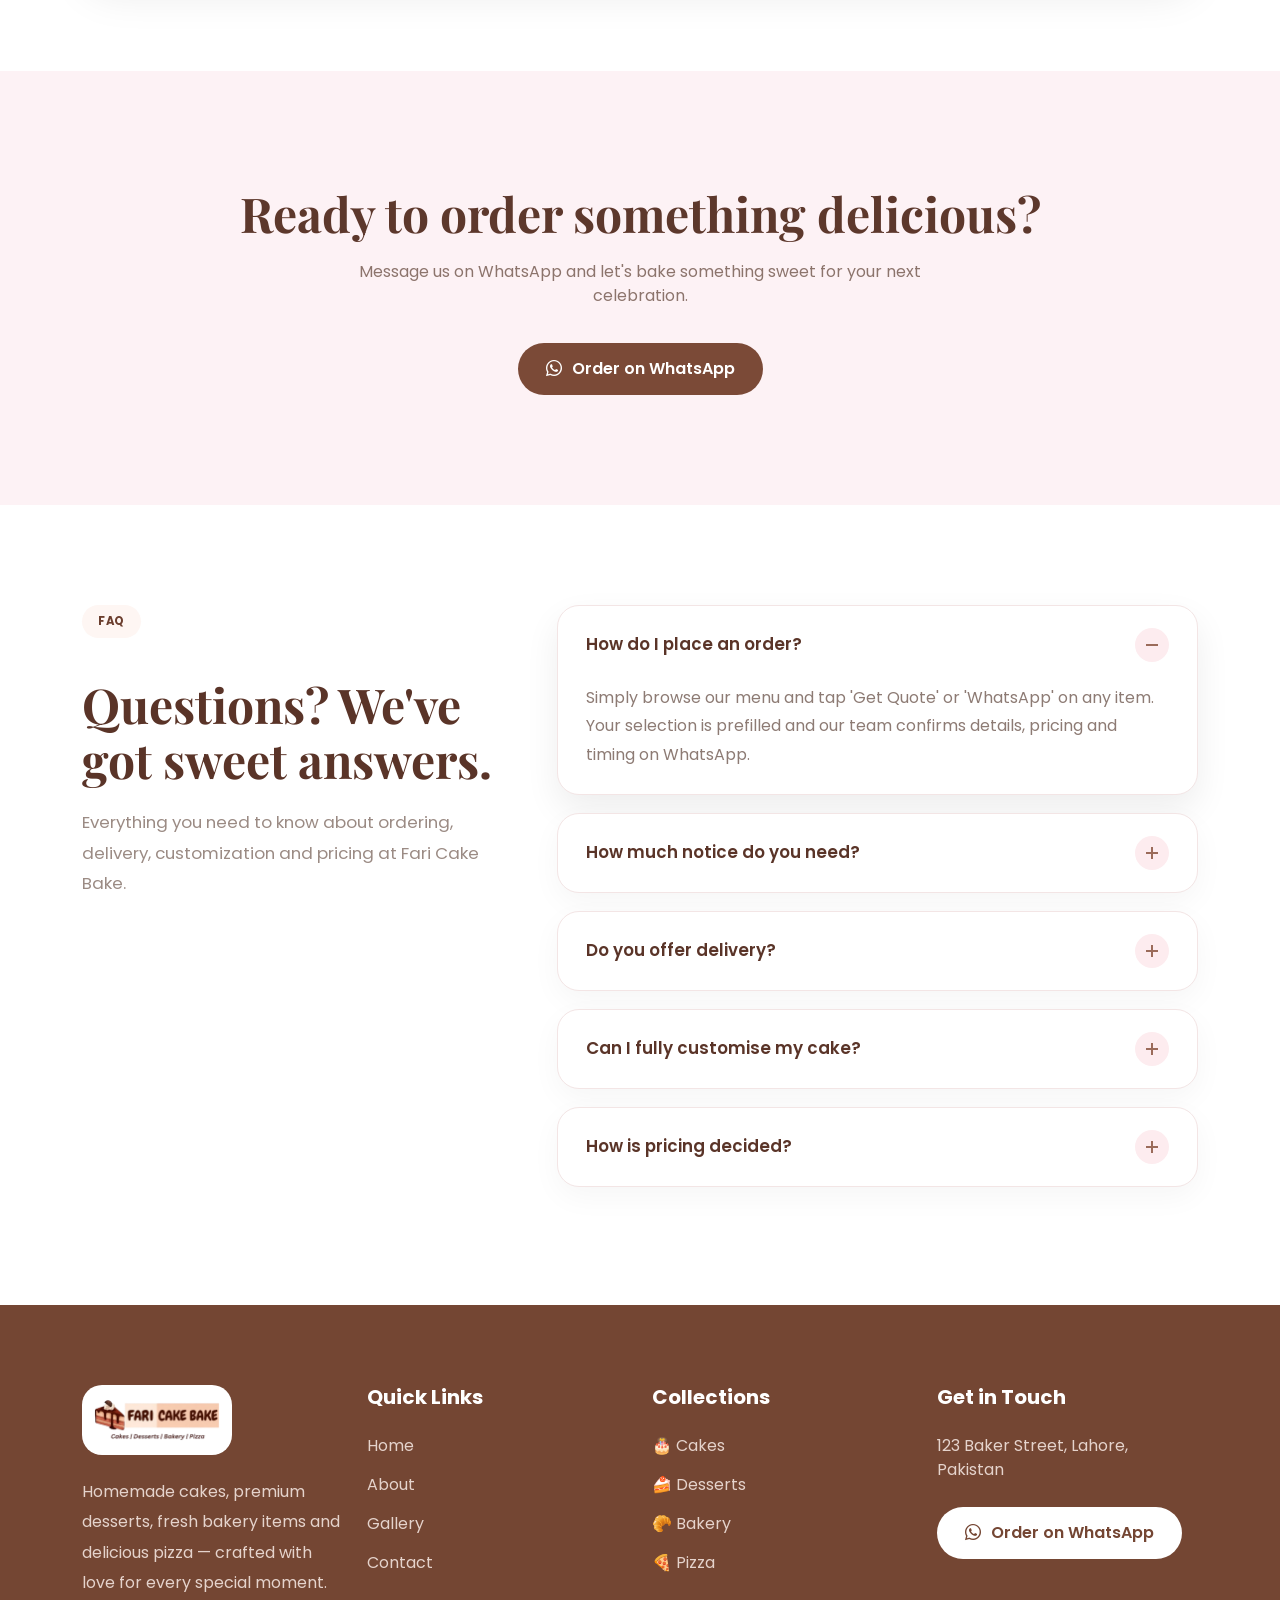
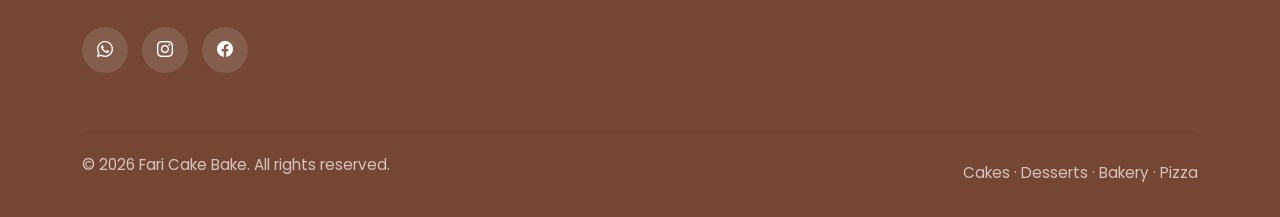
==== commit 2b74a2b8: "quick-link fixed" ====
--- a/about.html
+++ b/about.html
@@ -409,7 +409,6 @@
                     <a href="#"><i class="bi bi-whatsapp"></i></a>
                     <a href="#"><i class="bi bi-instagram"></i></a>
                     <a href="#"><i class="bi bi-facebook"></i></a>
-                    <a href="#">TT</a>
                 </div>
             </div>
 
@@ -418,7 +417,7 @@
                 <h5>Quick Links</h5>
 
                 <ul class="footer-links">
-                    <li><a href="home.html">Home</a></li>
+                  <li><a href="index.html">Home</a></li>
                     <li><a href="about.html">About</a></li>
                     <li><a href="gallery.html">Gallery</a></li>
                     <li><a href="contact.html">Contact</a></li>
@@ -431,7 +430,7 @@
 
                 <ul class="footer-links">
                     <li><a href="cake.html">🎂 Cakes</a></li>
-                    <li><a href="dessert.html">🍰 Desserts</a></li>
+                  <li><a href="desserts.html">🍰 Desserts</a></li>
                     <li><a href="bakery.html">🥐 Bakery</a></li>
                     <li><a href="pizza.html">🍕 Pizza</a></li>
                 </ul>
--- a/css/about.css
+++ b/css/about.css
@@ -38,7 +38,7 @@
   padding-bottom: 14px;
 }
 
-/* ---- Logo ---- */
+
 /* ---- Logo ---- */
 .site-logo{
     height:55px;
@@ -733,12 +733,12 @@
 }
 
 .footer-logo{
-    width:75px;
-    height:75px;
+    width:150px;
+    height:70px;
     border-radius:20px;
     background:#fff;
     padding:8px;
-    object-fit:cover;
+    object-fit:contain;
     margin-bottom:22px;
 }
 
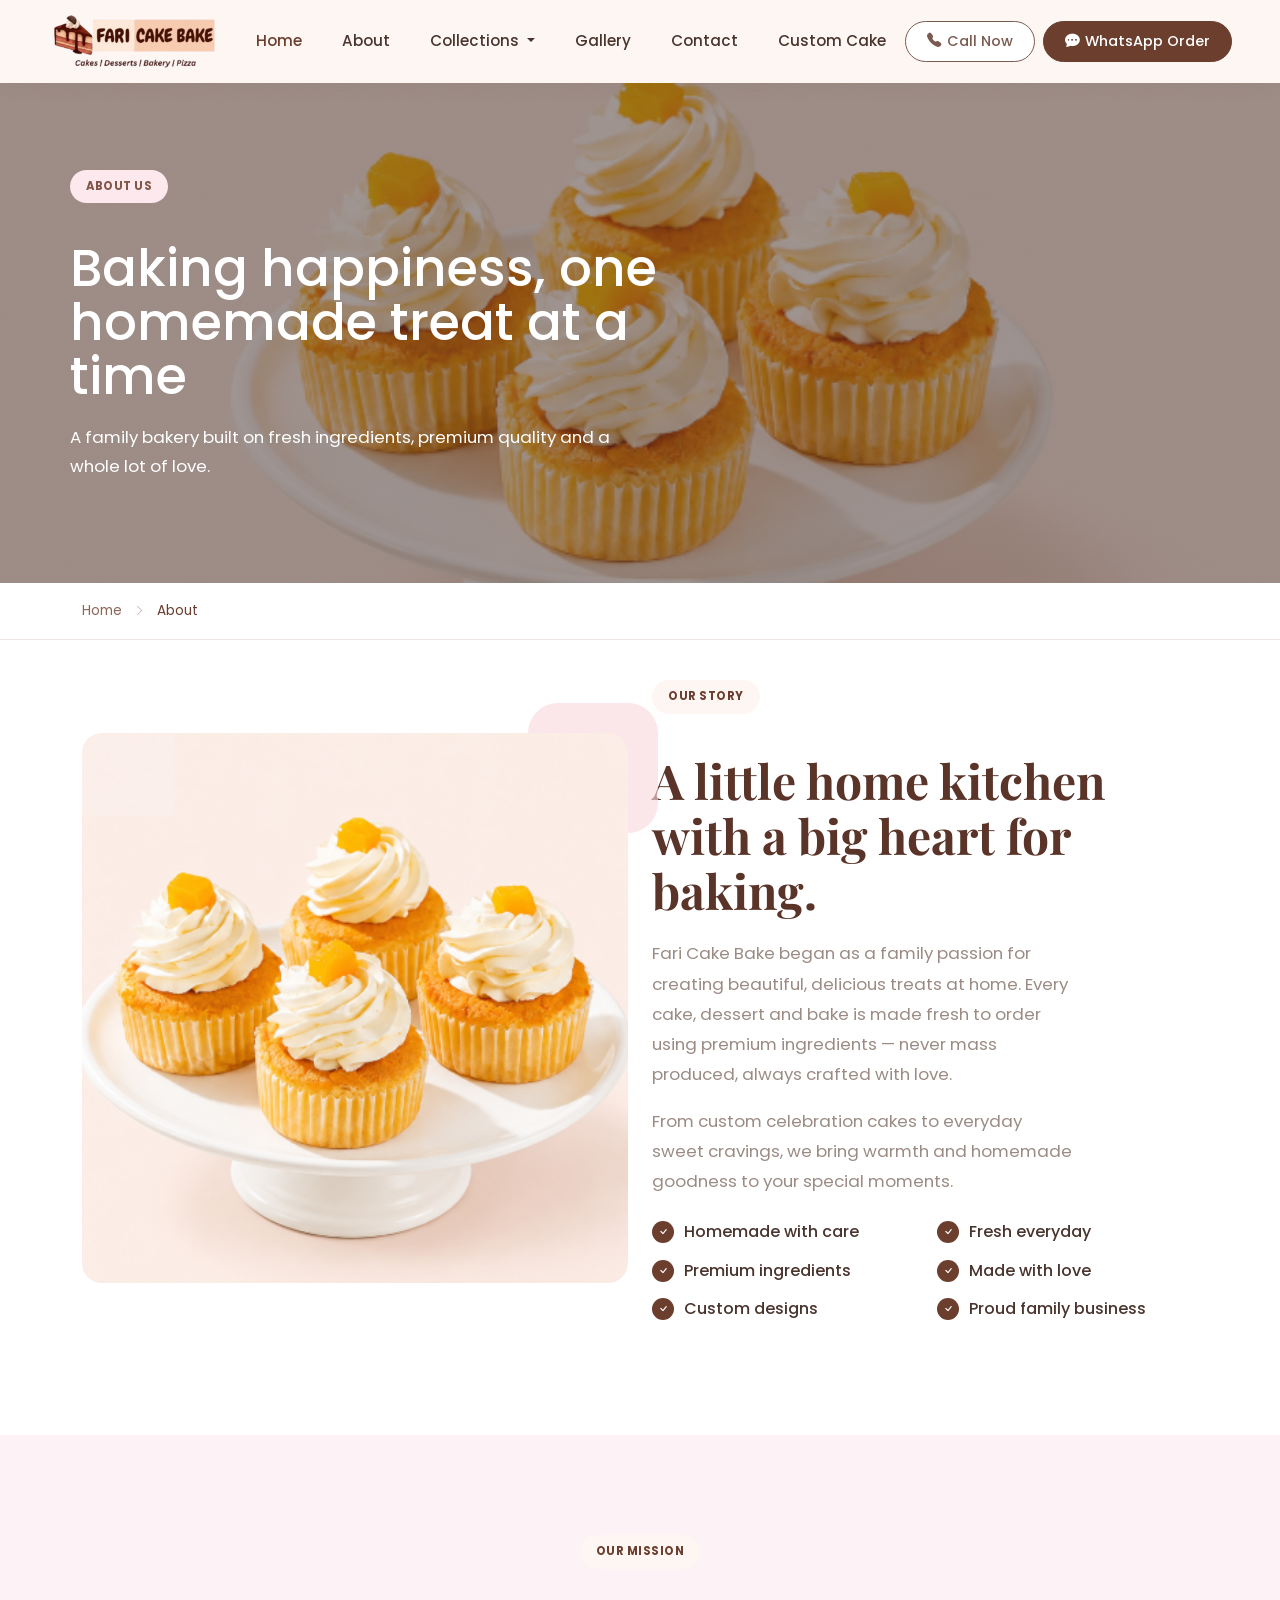
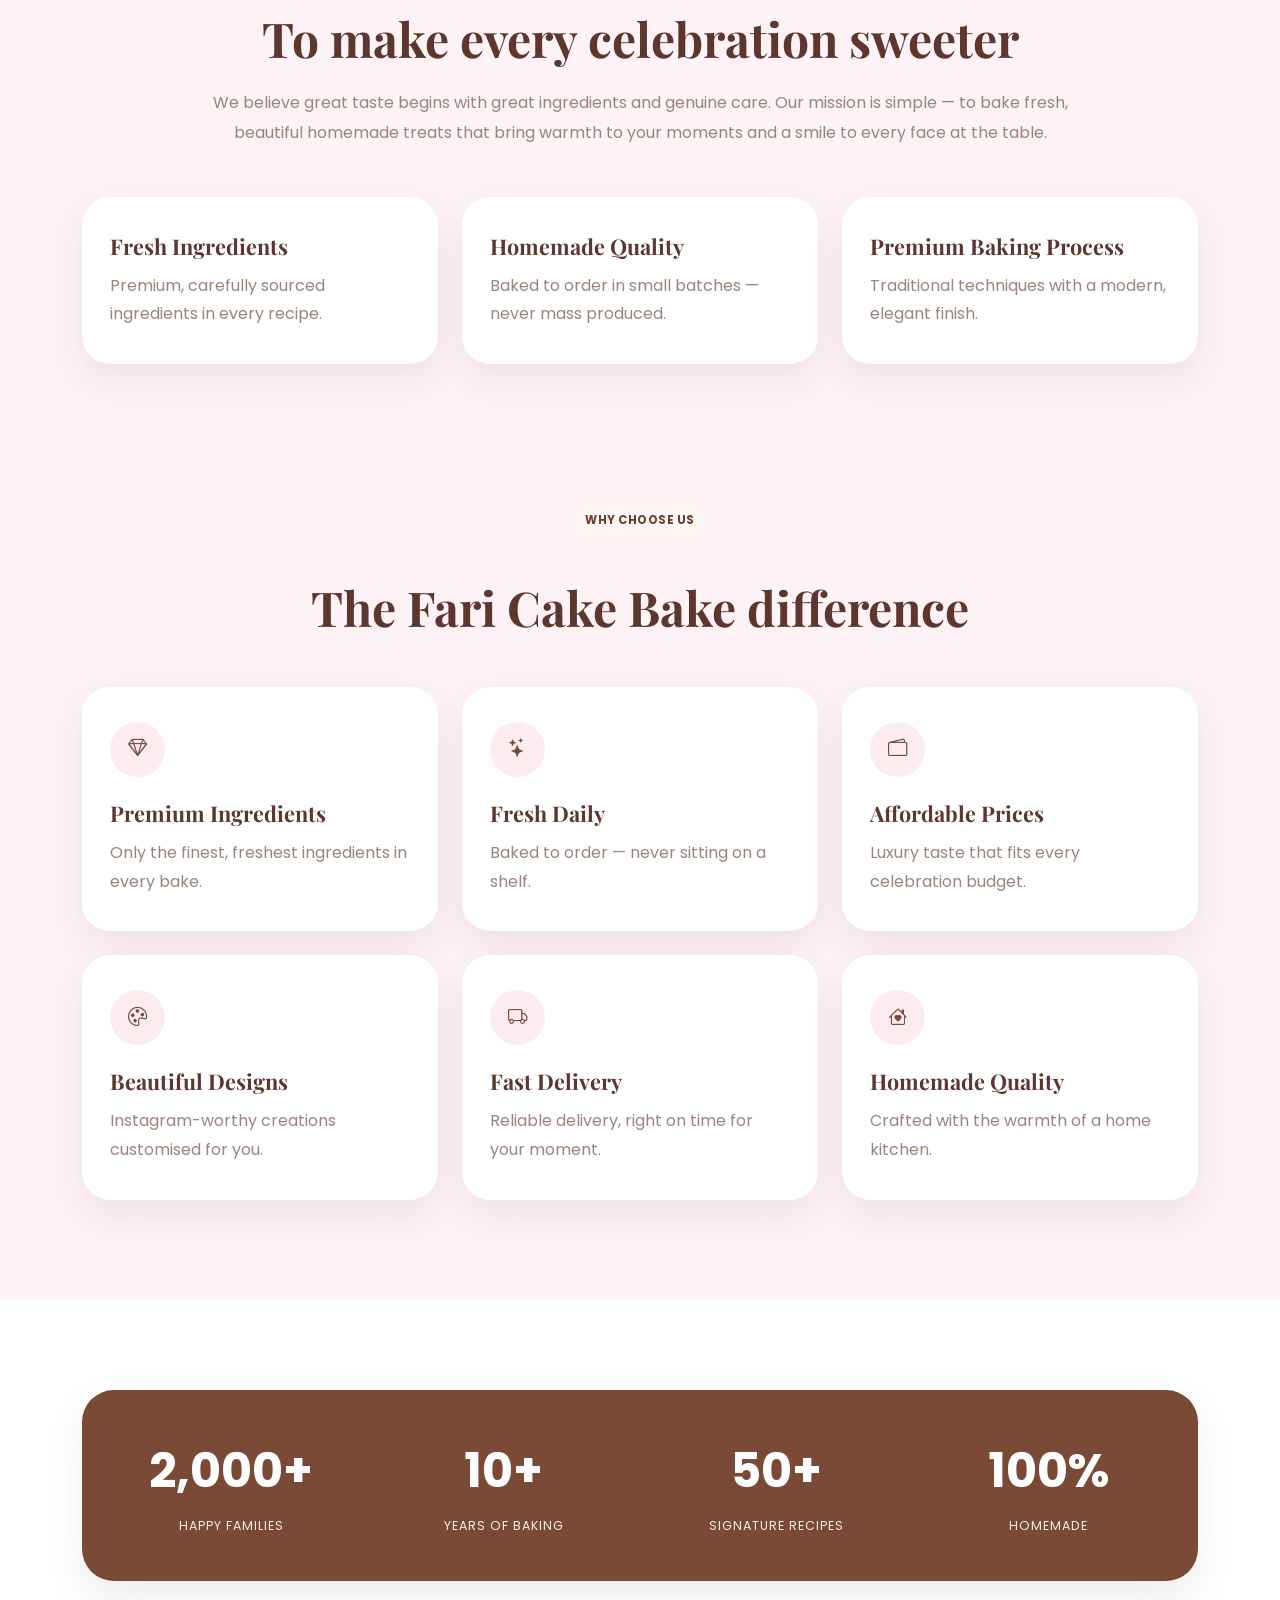
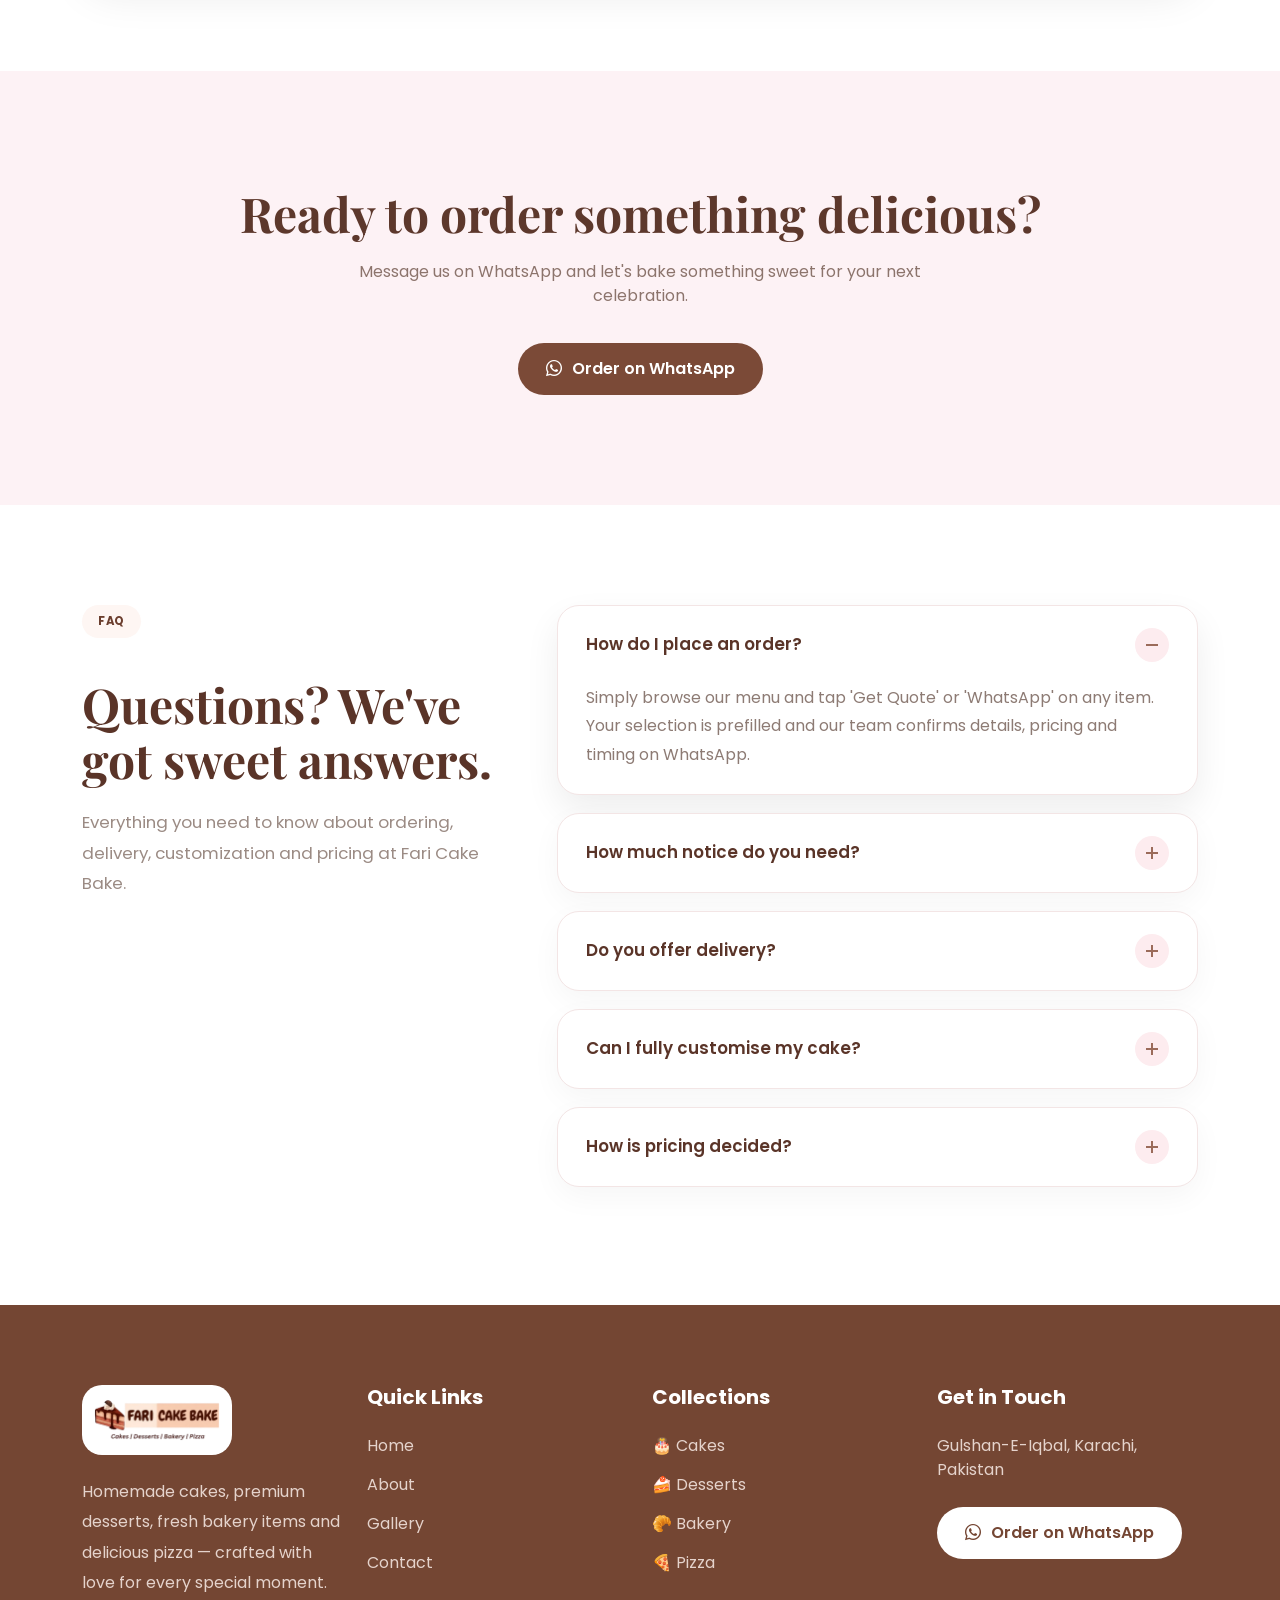
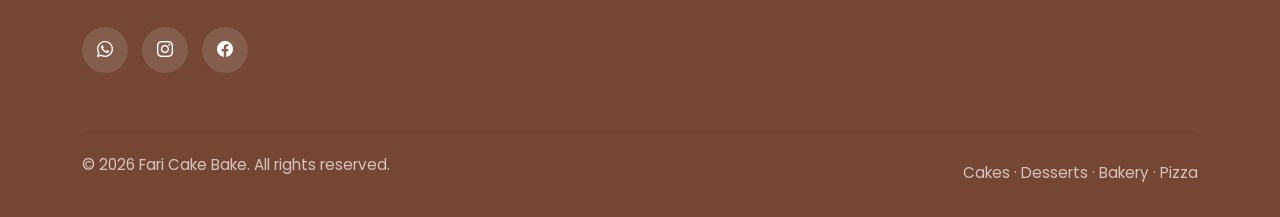
==== commit 0d33b867: "ha" ====
--- a/about.html
+++ b/about.html
@@ -56,15 +56,16 @@
           </li>
           <li class="nav-item"><a class="nav-link" href="gallery.html">Gallery</a></li>
           <li class="nav-item"><a class="nav-link" href="contact.html">Contact</a></li>
-          <li class="nav-item"><a class="nav-link" href="custom-cake.html">Custom Cake</a></li>
+          <li class="nav-item"><a class="nav-link" href="https://wa.me/923135997866?text=Hi,%20I%20want%20to%20order%20a%20Custom%20Cake."
+       target="_blank">Custom Cake</a></li>
         </ul>
  
         <!-- Buttons -->
         <div class="header-buttons d-flex gap-2 mt-3 mt-lg-0">
-          <a href="tel:+920000000000" class="btn btn-call">
+          <a href="tel:+923135997866" class="btn btn-call">
             <i class="bi bi-telephone-fill"></i> Call Now
           </a>
-          <a href="https://wa.me/920000000000" target="_blank" class="btn btn-whatsapp">
+          <a href="https://wa.me/923135997866" target="_blank" class="btn btn-whatsapp">
             <i class="bi bi-chat-dots-fill"></i> WhatsApp Order
           </a>
         </div>
@@ -74,7 +75,6 @@
   </nav>
 </header>
 <!-- ===================== /HEADER ===================== -->
-  
 
 
 
@@ -406,9 +406,9 @@
                 </p>
 
                 <div class="social-links">
-                    <a href="#"><i class="bi bi-whatsapp"></i></a>
-                    <a href="#"><i class="bi bi-instagram"></i></a>
-                    <a href="#"><i class="bi bi-facebook"></i></a>
+                    <a href="https://wa.me/923135997866?"><i class="bi bi-whatsapp"></i></a>
+                    <a href="https://www.instagram.com/fari_cake_bake?igsh=MWtwd3dpeXlzMGs4dg=="><i class="bi bi-instagram"></i></a>
+                    <a href="https://www.facebook.com/share/17nug9g594/"><i class="bi bi-facebook"></i></a>
                 </div>
             </div>
 
@@ -441,10 +441,10 @@
                 <h5>Get in Touch</h5>
 
                 <p class="footer-address">
-                    123 Baker Street, Lahore, Pakistan
+                   Gulshan-E-Iqbal, Karachi, Pakistan
                 </p>
 
-                <a href="#" class="footer-btn">
+                <a href="https://wa.me/923135997866?" class="footer-btn">
                     <i class="bi bi-whatsapp"></i>
                     Order on WhatsApp
                 </a>
@@ -463,7 +463,6 @@
 
     </div>
 </footer>
-<!-- ===================== /FOOTER ===================== -->
 
 
 <!-- Bootstrap JS -->
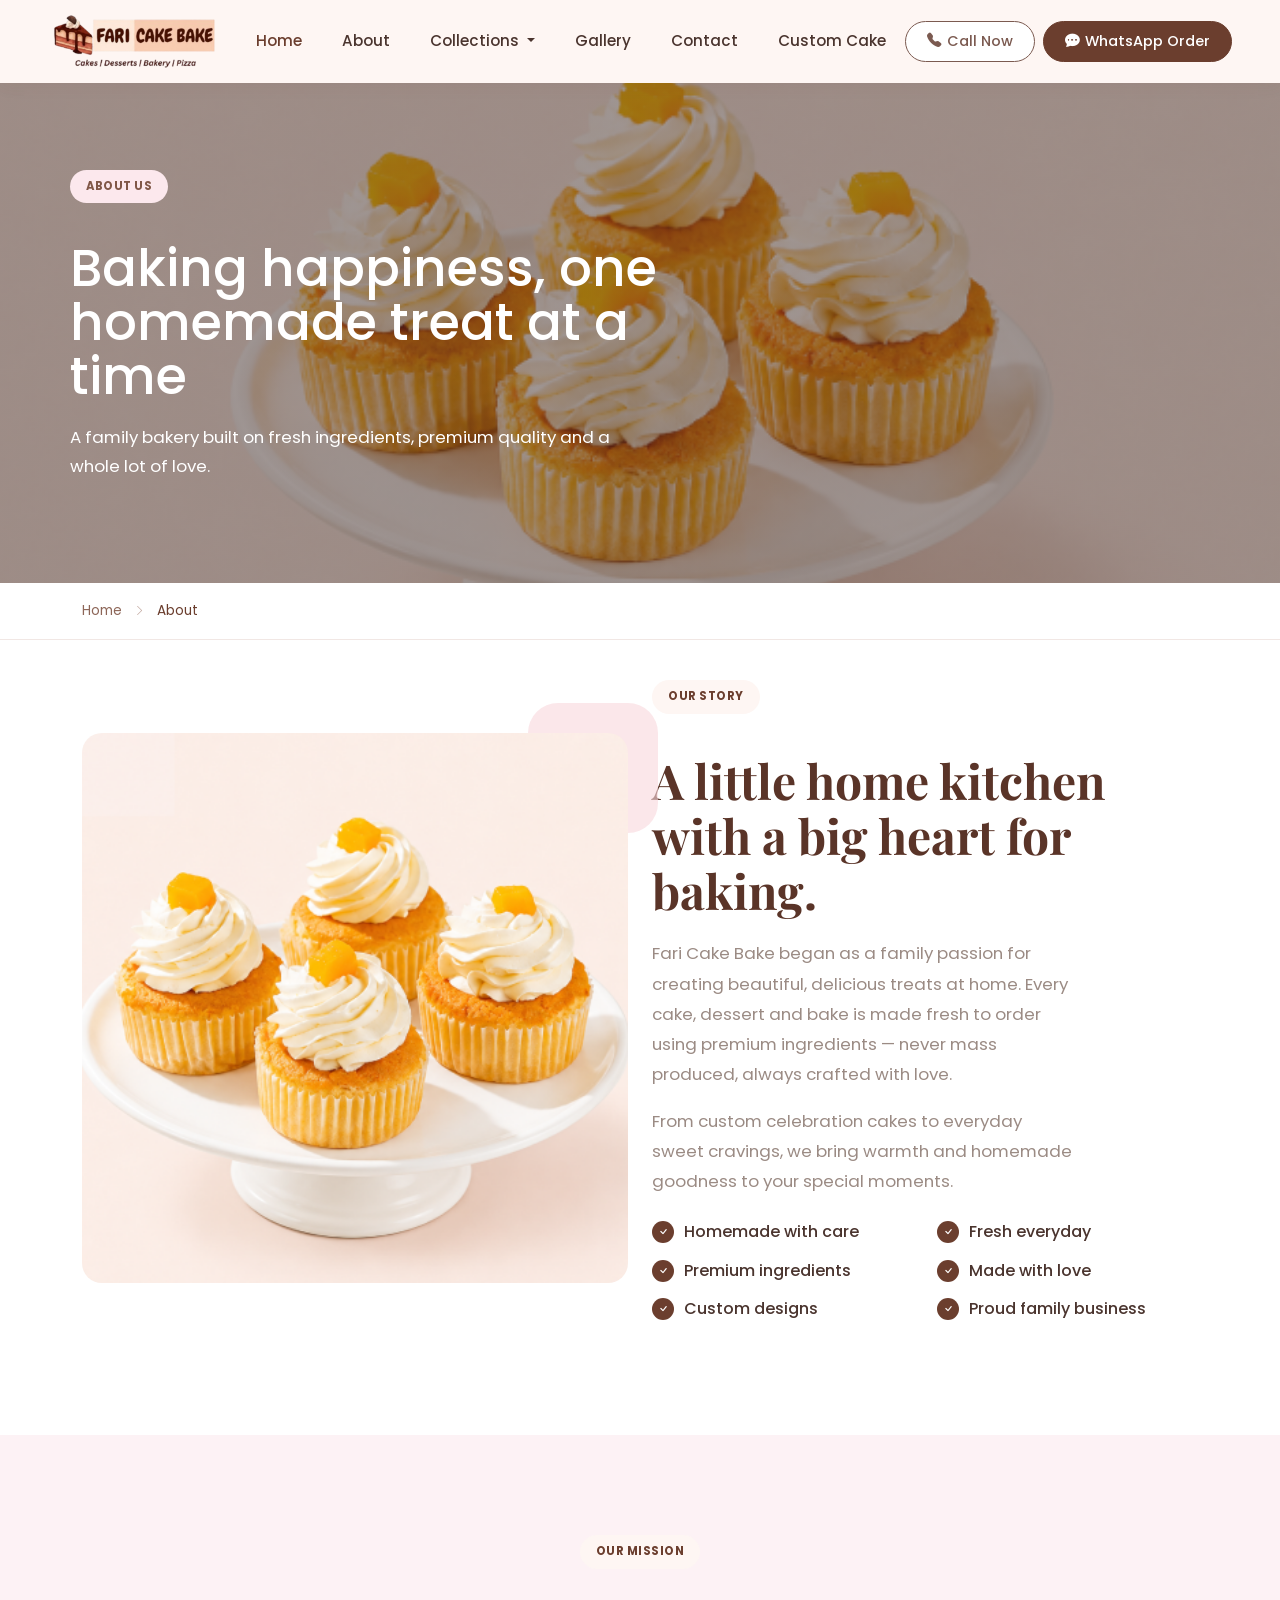
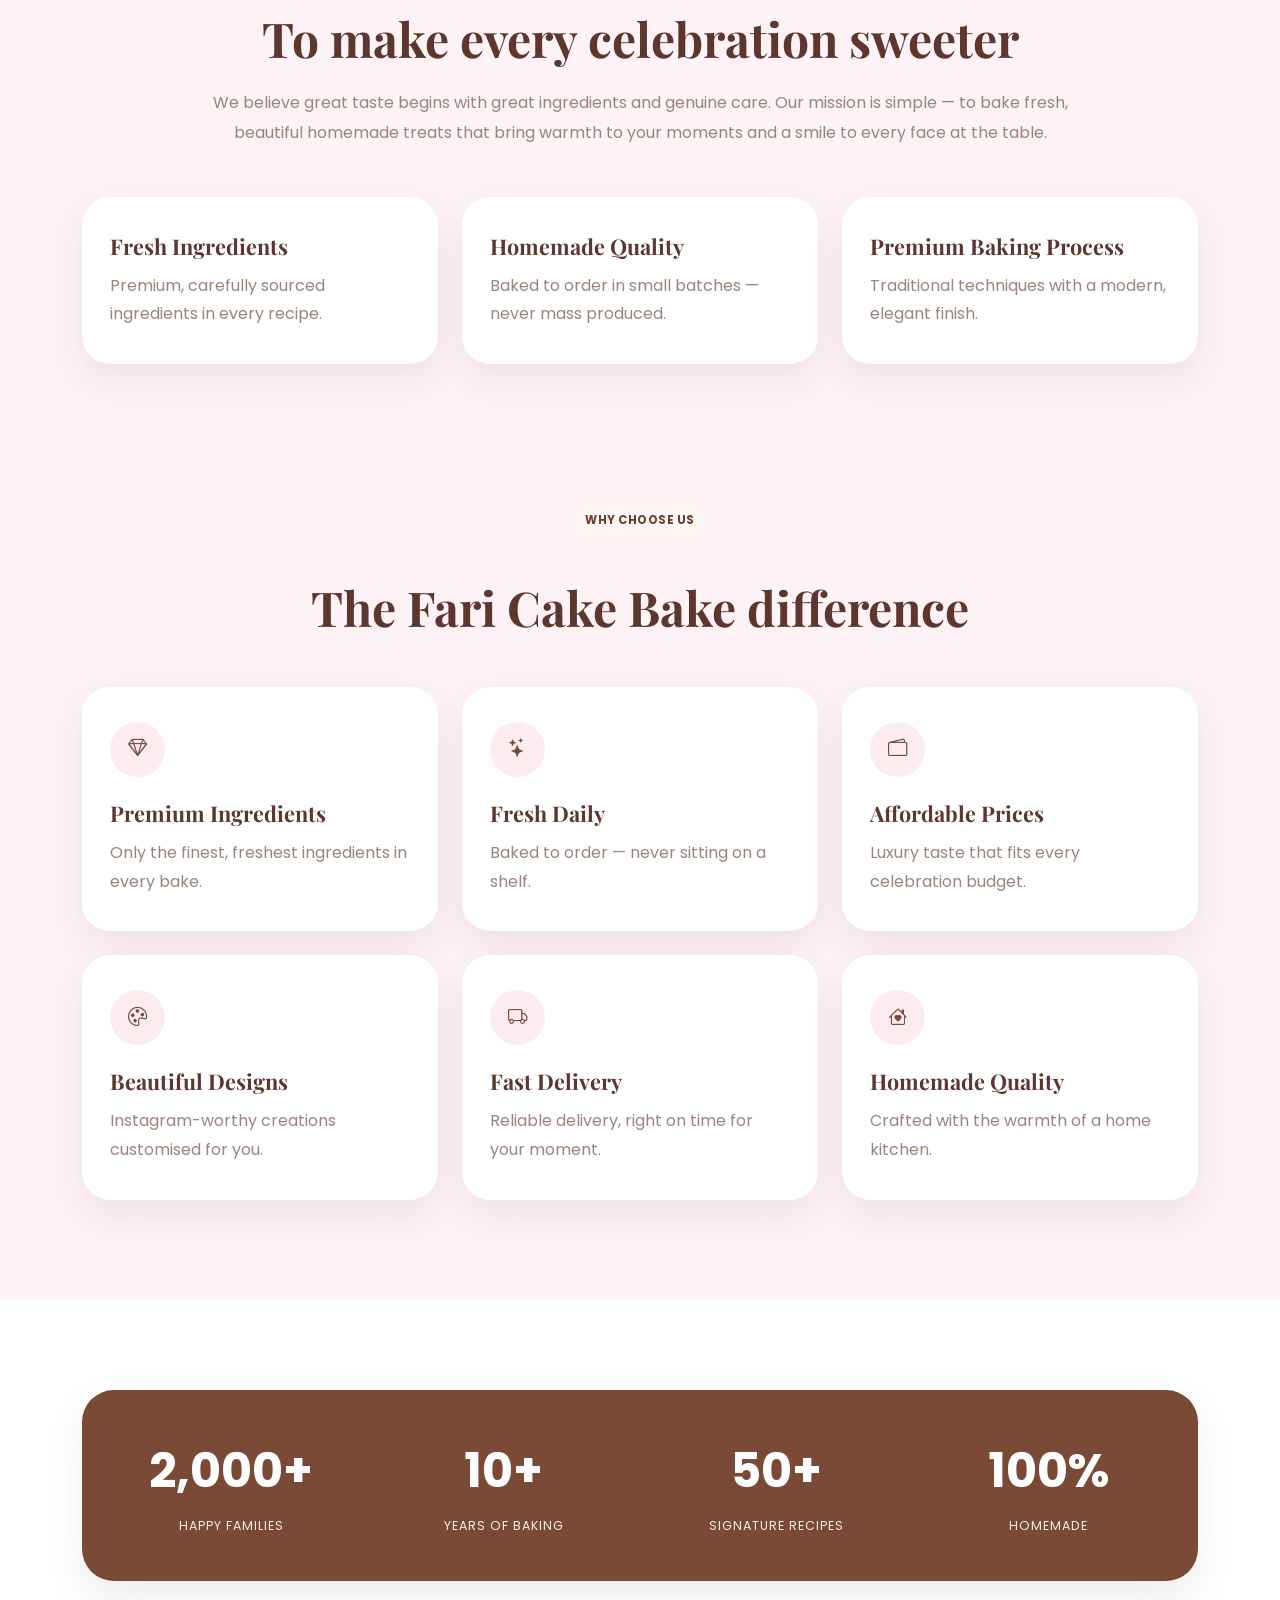
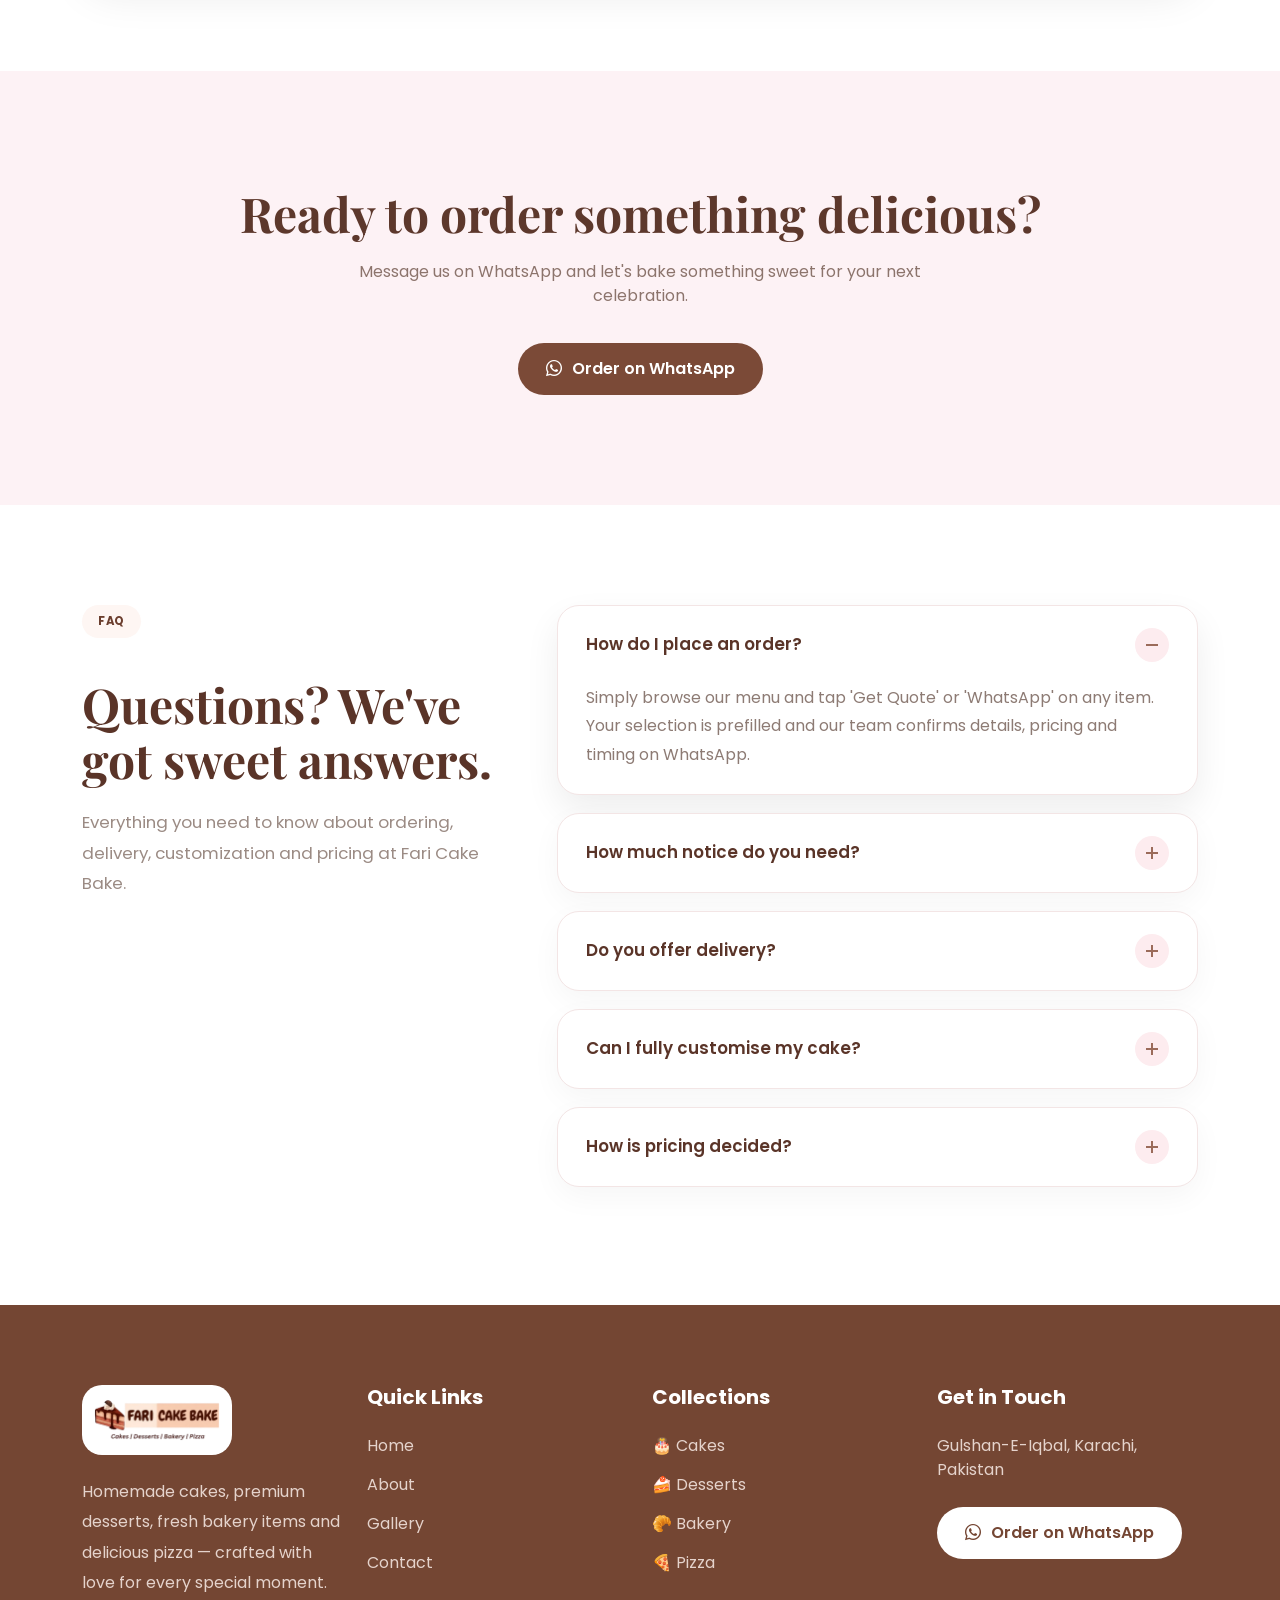
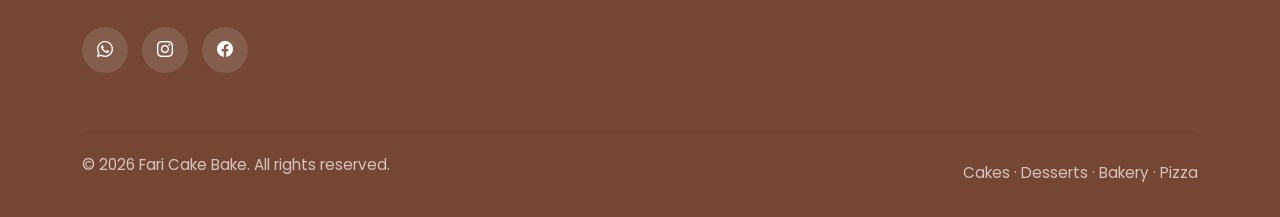
==== commit ffe07753: "fav" ====
--- a/about.html
+++ b/about.html
@@ -6,6 +6,9 @@
 <meta name="viewport" content="width=device-width, initial-scale=1.0">
 
 <title>About Us | Fari Cake Bake</title>
+
+<!-- Favicon -->
+<link rel="icon" type="image/png" href="images/favicon.jpeg">
 
 <!-- Google Fonts -->
 <link rel="preconnect" href="https://fonts.googleapis.com">
@@ -75,6 +78,7 @@
   </nav>
 </header>
 <!-- ===================== /HEADER ===================== -->
+
 
 
 
--- a/css/about.css
+++ b/css/about.css
@@ -18,10 +18,11 @@
   box-sizing: border-box;
 }
 
-body{
+html,body{
   font-family: var(--font-body);
   color: var(--text-dark);
   margin: 0;
+  overflow-x: hidden;
 }
 
 /* ============ HEADER ============ */
